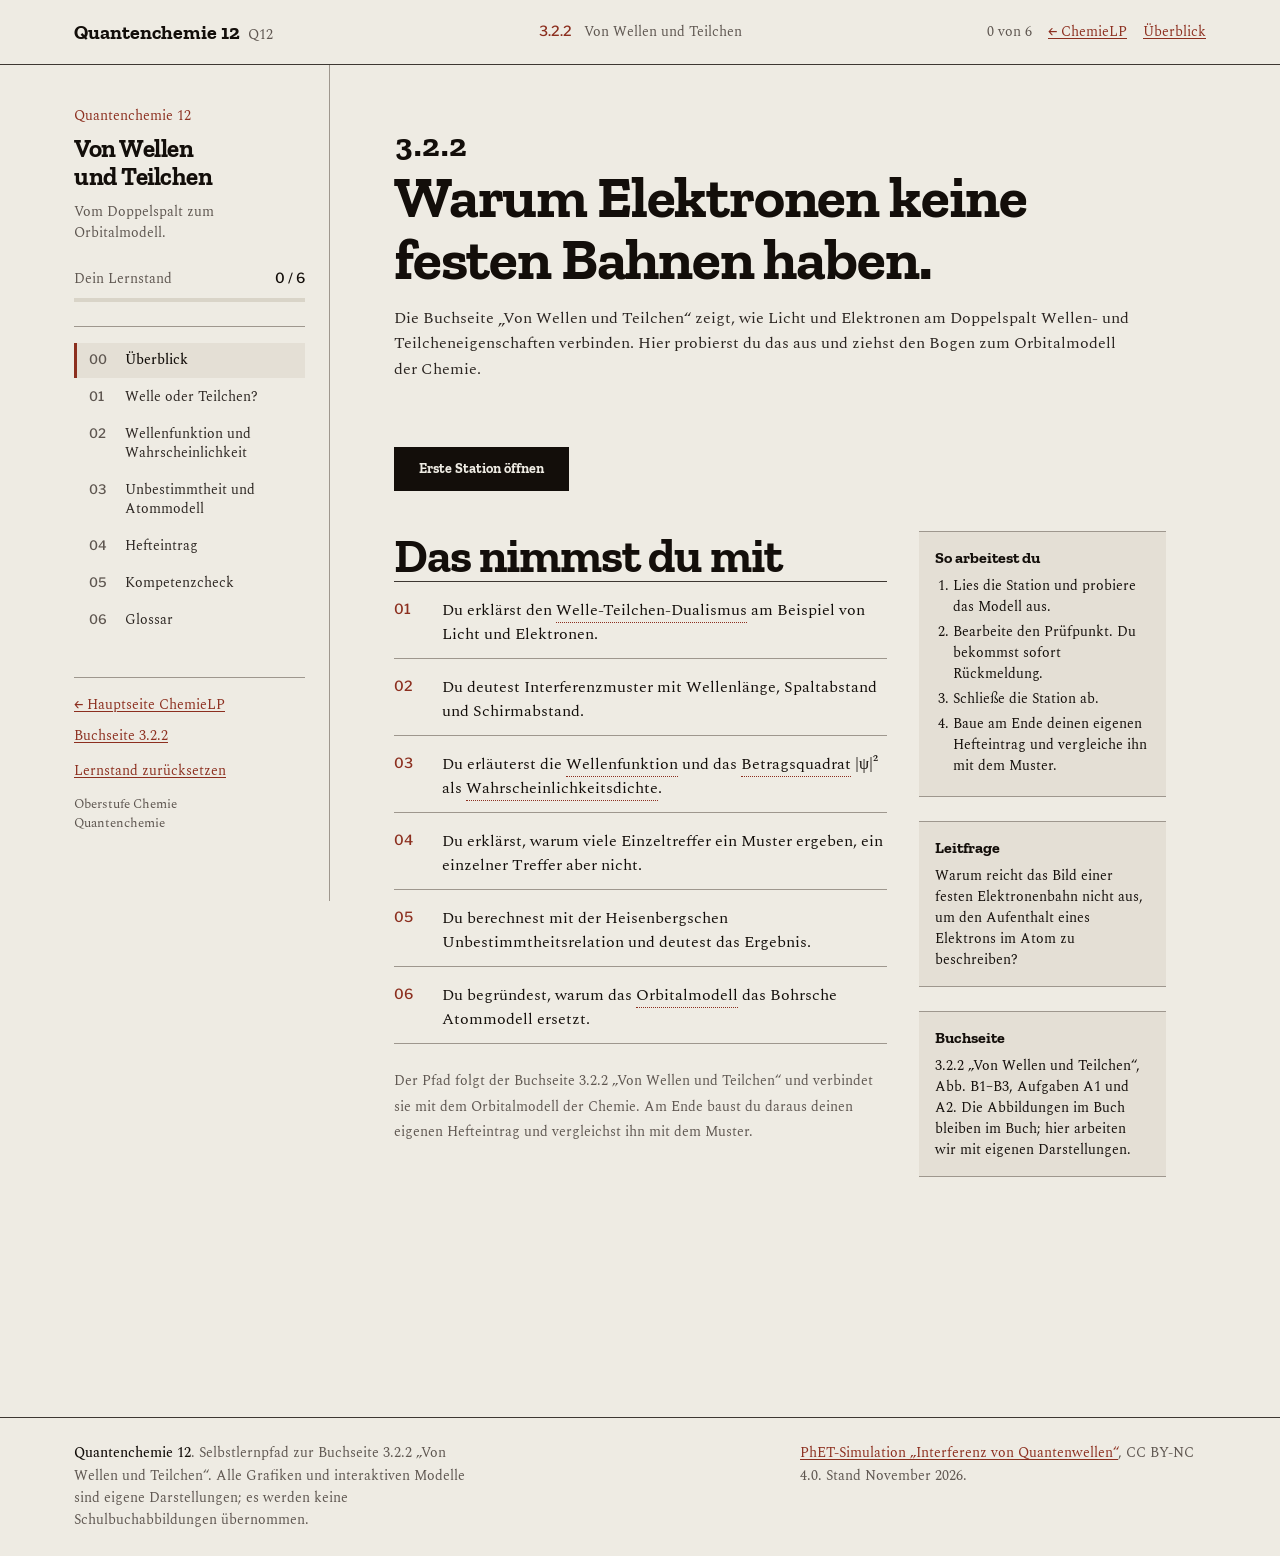
==== Quantenchemie12/index.html @ be28c511 "Integrate Quantenchemie12 into Chemie 12 on ChemieLP main page" ====
<!doctype html>
<html lang="de">
<head>
<meta charset="utf-8">
<meta name="viewport" content="width=device-width, initial-scale=1">
<link rel="icon" href="data:,">
<title>Von Wellen und Teilchen | Quantenchemie 12</title>
<meta name="description" content="Interaktiver Selbstlernpfad zu Welle-Teilchen-Dualismus, Wellenfunktion, Wahrscheinlichkeit und Unbestimmtheit für Chemie 12.">
<link rel="preconnect" href="https://fonts.googleapis.com">
<link rel="preconnect" href="https://fonts.gstatic.com" crossorigin>
<link href="https://fonts.googleapis.com/css2?family=Zilla+Slab:wght@700&family=Spectral:ital,wght@0,400;0,500;1,400&family=Libre+Franklin:wght@500&display=swap" rel="stylesheet">
<style>
/* Hallmark · shape: app screen · genre: editorial · theme: Newsprint · job: learn · scope: app
 * Eigenständige Ergänzung zu Chemie 10; nutzt dieselben Tokens und Bausteine. */
html, body { overflow-x: clip; }
#start-title { font-size: var(--text-display-s); max-width: 22ch; }
.bookref {
  border-left: 3px solid var(--color-accent);
  padding: var(--space-xs) 0 var(--space-xs) var(--space-md);
  margin-block: var(--space-md);
  font-size: var(--text-sm);
  line-height: 1.55;
  color: var(--color-ink-2);
}
.bookref b { color: var(--color-ink); }
.formula {
  font-family: var(--font-body);
  font-size: var(--text-lg);
  line-height: 1.5;
  border-block: var(--rule-hair) solid var(--color-rule);
  padding-block: var(--space-sm);
  margin-block: var(--space-md);
  font-variant-numeric: tabular-nums;
  text-align: center;
}
.tool canvas {
  width: 100%;
  height: auto;
  display: block;
  background: var(--color-paper);
}
.tool__stage--flush { padding: 0; }
.tool-tabs {
  display: flex;
  flex-wrap: wrap;
  gap: var(--space-xs);
  margin-bottom: var(--space-md);
}
.tool-tabs button {
  min-height: 38px;
  padding: 0 var(--space-sm);
  border: 1px solid var(--color-rule-2);
  background: var(--color-paper);
  color: var(--color-ink-2);
  font-family: var(--font-body);
  font-size: var(--text-sm);
  cursor: pointer;
}
.tool-tabs button[aria-pressed="true"] {
  background: var(--color-paper-3);
  color: var(--color-ink);
  box-shadow: inset 0 -2px 0 var(--color-ink);
  font-weight: 500;
}
.tool-tabs button:focus-visible { outline: 2px solid var(--color-focus); outline-offset: 2px; }
.tool-sliders {
  display: grid;
  grid-template-columns: repeat(auto-fit, minmax(160px, 1fr));
  gap: var(--space-md);
  width: 100%;
}
.tool-sliders .slider-row label { font-size: var(--text-xs); white-space: nowrap; }
.tool-sliders .slider-row output { font-size: var(--text-md); }
.tool-controls {
  display: grid;
  grid-template-columns: repeat(auto-fit, minmax(180px, 1fr));
  gap: var(--space-md);
  margin-bottom: var(--space-md);
}
.tool-controls .slider-row { margin-top: 0; }
.tool-actions {
  display: flex;
  flex-wrap: wrap;
  gap: var(--space-xs);
  margin-bottom: var(--space-md);
}
.tool-actions .btn { min-height: 38px; }
.tool-check {
  display: inline-flex;
  align-items: center;
  gap: var(--space-xs);
  font-size: var(--text-sm);
  color: var(--color-ink-2);
  min-height: 38px;
}
.tool-check input { accent-color: var(--color-accent); width: 18px; height: 18px; }
.tool-status {
  font-size: var(--text-sm);
  color: var(--color-muted);
  margin-top: var(--space-xs);
  min-height: 1.5lh;
}
.phet {
  border-block: var(--rule-hair) solid var(--color-rule-2);
  background: var(--color-paper-2);
  padding: var(--space-lg);
}
.phet__head { display: flex; flex-wrap: wrap; justify-content: space-between; gap: var(--space-sm); align-items: baseline; margin-bottom: var(--space-md); }
.phet__title { font-family: var(--font-display); font-weight: 700; font-size: var(--text-lg); }
.phet__hint { max-width: 52ch; font-size: var(--text-sm); color: var(--color-muted); }
.phet__stage {
  position: relative;
  border: var(--rule-hair) solid var(--color-rule);
  background: #111;
  min-height: 380px;
}
.phet__stage iframe { display: block; width: 100%; height: 560px; border: 0; }
.phet__facade {
  display: grid;
  place-items: center;
  gap: var(--space-sm);
  min-height: 380px;
  padding: var(--space-lg);
  text-align: center;
  color: var(--color-ink-2);
  background:
    radial-gradient(circle at 20% 20%, rgba(178, 58, 42, .10), transparent 40%),
    radial-gradient(circle at 80% 70%, rgba(47, 111, 159, .10), transparent 45%),
    var(--color-paper);
}
.phet__facade p { max-width: 52ch; font-size: var(--text-sm); }
.phet__actions { display: flex; flex-wrap: wrap; gap: var(--space-sm); justify-content: center; }
.phet__caption { margin-top: var(--space-sm); font-size: var(--text-sm); color: var(--color-muted); }
.orbital-legend { display: flex; flex-wrap: wrap; gap: var(--space-md); font-size: var(--text-xs); color: var(--color-muted); margin-top: var(--space-xs); }
.orbital-legend span { display: inline-flex; align-items: center; gap: var(--space-2xs); }
.orbital-legend i { width: 14px; height: 14px; display: inline-block; border: 1px solid var(--color-rule); }
.task {
  border: 1px solid var(--color-rule);
  background: var(--color-paper);
  padding: var(--space-md);
  margin-block: var(--space-md);
}
.task__label { font-family: var(--font-outlier); font-size: var(--text-xs); letter-spacing: .04em; text-transform: uppercase; color: var(--color-accent); }
.task p { margin-top: var(--space-2xs); font-size: var(--text-sm); }
.task ol { margin-top: var(--space-xs); padding-left: 1.25em; font-size: var(--text-sm); }
.task li + li { margin-top: var(--space-2xs); }

/* Hefteintrag */
.heft-progress { margin-block: var(--space-md) var(--space-sm); }
.heft-save { font-size: var(--text-xs); color: var(--color-muted); margin-bottom: var(--space-lg); }
.heft-steps { display: grid; gap: var(--space-xl); }
.heft-step { border-top: var(--rule-hair) solid var(--color-rule-2); padding-top: var(--space-lg); }
.heft-step__head { display: flex; align-items: baseline; gap: var(--space-sm); margin-bottom: var(--space-sm); }
.heft-step__num { font-family: var(--font-outlier); font-size: var(--text-sm); color: var(--color-accent); }
.heft-step h3 { font-family: var(--font-display); font-size: var(--text-xl); line-height: 1.2; }
.heft-step__check { margin-left: auto; color: var(--color-accent); font-size: var(--text-lg); opacity: 0; transition: opacity var(--dur-short) var(--ease-out); }
.heft-step.is-filled .heft-step__check { opacity: 1; }
.heft-task { margin-block: 0 var(--space-sm); }
.heft-terms-label { margin-top: var(--space-sm); font-size: var(--text-xs); color: var(--color-muted); }
.heft-terms { display: flex; flex-wrap: wrap; gap: var(--space-2xs); margin-top: var(--space-2xs); padding: 0; list-style: none; }
.heft-terms li { border: 1px solid var(--color-rule); background: var(--color-paper-2); padding: 2px 6px; font-size: var(--text-xs); color: var(--color-ink-2); }
.heft-input {
  width: 100%;
  min-height: 132px;
  padding: var(--space-sm);
  border: 1px solid var(--color-rule-2);
  border-radius: 0;
  background: var(--color-paper);
  color: var(--color-ink);
  font-family: var(--font-body);
  font-size: var(--text-md);
  line-height: 1.55;
  resize: vertical;
  outline: 2px solid transparent;
  outline-offset: -3px;
}
.heft-input:focus-visible { outline-color: var(--color-focus); }
.heft-tools { display: flex; flex-wrap: wrap; align-items: center; gap: var(--space-sm); margin-top: var(--space-xs); }
.heft-count { font-family: var(--font-outlier); font-size: var(--text-xs); color: var(--color-muted); }
.heft-tools .quiet-link { margin-left: auto; }
.heft-sample { border-left: 3px solid var(--color-accent); background: var(--color-accent-soft); padding: var(--space-md); margin-top: var(--space-sm); }
.heft-sample__label { font-family: var(--font-outlier); font-size: var(--text-xs); letter-spacing: .04em; text-transform: uppercase; color: var(--color-accent); margin-bottom: var(--space-2xs); }
.heft-sample p:last-child { font-size: var(--text-sm); line-height: 1.6; }
.heft-actions { display: flex; flex-wrap: wrap; align-items: center; gap: var(--space-sm); margin-block: var(--space-xl); }
.heft-model { border: var(--rule-hair) solid var(--color-rule-2); background: var(--color-paper); padding: var(--space-xl); margin-block: var(--space-lg); }
.heft-model__head { border-bottom: var(--rule-hair) solid var(--color-rule); padding-bottom: var(--space-sm); margin-bottom: var(--space-lg); }
.heft-model__kicker { font-family: var(--font-outlier); font-size: var(--text-xs); letter-spacing: .04em; text-transform: uppercase; color: var(--color-accent); }
.heft-model h3 { font-family: var(--font-display); font-size: var(--text-2xl); line-height: 1.15; margin-top: var(--space-2xs); }
.heft-model__meta { font-size: var(--text-sm); color: var(--color-muted); margin-top: var(--space-2xs); }
.heft-model__body h4 { font-family: var(--font-display); font-size: var(--text-lg); line-height: 1.25; margin-top: var(--space-lg); margin-bottom: var(--space-xs); max-width: var(--measure); }
.heft-model__body .formula { max-width: var(--measure); }
.heft-model__body p,
.heft-model__body li { font-size: var(--text-sm); line-height: 1.65; }
.heft-model__body ul { padding-left: 1.2em; }
.heft-model__body .formula { margin-block: var(--space-sm); font-size: var(--text-md); }
.heft-sketch { margin-block: var(--space-lg); }
.heft-sketch svg { display: block; width: 100%; height: auto; border: var(--rule-hair) solid var(--color-rule); background: var(--color-paper-2); }
.heft-sketch figcaption { margin-top: var(--space-2xs); font-size: var(--text-xs); line-height: 1.45; color: var(--color-muted); }
.heft-print { display: none; }

@media print {
  html, body { background: #fff !important; }
  body.is-printing-heft > :not(.heft-print) { display: none !important; }
  body.is-printing-heft .heft-print { display: block !important; }
  .heft-print { color: #000; background: #fff; font-family: var(--font-body); font-size: 11pt; line-height: 1.5; }
  .heft-print h1,
  .heft-print h2,
  .heft-print h3,
  .heft-print h4,
  .heft-print p:not([class]),
  .heft-print .heft-model__body p { max-width: none; }
  .heft-print__head { border-bottom: 1px solid #000; padding-bottom: 8px; margin-bottom: 16px; }
  .heft-print__kicker { font-family: var(--font-outlier); font-size: 9pt; letter-spacing: .05em; text-transform: uppercase; }
  .heft-print h1 { font-family: var(--font-display); font-size: 20pt; line-height: 1.15; margin: 4px 0; }
  .heft-print__meta { font-size: 10pt; }
  .heft-print__step { break-inside: avoid; margin-top: 14px; }
  .heft-print__step h2 { font-family: var(--font-display); font-size: 13pt; margin: 0 0 4px; }
  .heft-print__answer { white-space: pre-wrap; font-size: 11pt; }
  .heft-print__answer.is-empty { color: #666; font-style: italic; }
  .heft-print .heft-model__body h4 { font-size: 12pt; margin-top: 12px; }
  .heft-print .heft-model__body p,
  .heft-print .heft-model__body li { font-size: 11pt; }
  .heft-print .heft-model__body .formula { border: 0; text-align: left; font-size: 11pt; }
  .heft-print .heft-sketch svg { width: 100%; height: auto; background: #fff; }
  .heft-print .heft-sketch figcaption { font-size: 9pt; }
}

@media (max-width: 760px) {
  .phet__stage iframe { height: 420px; }
  .tool-controls { grid-template-columns: 1fr; }
  .tool-sliders { grid-template-columns: 1fr; }
}
@media (prefers-reduced-motion: reduce) {
  *, *::before, *::after { scroll-behavior: auto !important; }
}
</style>
<link rel="stylesheet" href="assets/tokens.css">
<link rel="stylesheet" href="assets/base.css">
<link rel="stylesheet" href="assets/app.css">
</head>
<body data-page="q12">
<a class="skip" href="#main">Zum Inhalt springen</a>
<header class="masthead">
  <div class="masthead__inner">
    <a class="brand" href="#start" aria-label="Zum Überblick"><span>Quantenchemie 12</span><span class="brand__tag">Q12</span></a>
    <p class="issue"><span class="issue__num">3.2.2</span> Von Wellen und Teilchen</p>
    <div class="masthead__actions">
      <span class="progress-inline" data-progress-inline aria-live="polite">0 von 6</span>
      <a class="quiet-link" href="../index.html">← ChemieLP</a>
      <a class="quiet-link" href="#start">Überblick</a>
      <button class="menu-btn btn btn--quiet btn--small" type="button" data-menu aria-expanded="false" aria-controls="sidebar">Stationen</button>
    </div>
  </div>
</header>
<div class="app">
  <aside class="sidebar" id="sidebar" aria-label="Stationen">
    <div class="sidebar__head">
      <p class="sidebar__kicker">Quantenchemie 12</p>
      <h2 class="sidebar__title">Von Wellen und Teilchen</h2>
      <p class="sidebar__deck">Vom Doppelspalt zum Orbitalmodell.</p>
      <div class="progress">
        <div class="progress__line"><span>Dein Lernstand</span><strong data-progress-text>0 / 6</strong></div>
        <div class="progress__track"><i data-progress-bar style="--p:0"></i></div>
      </div>
    </div>
    <nav class="station-nav">
      <a href="#start" data-station-link="start"><span class="station-nav__num">00</span><span>Überblick</span><span class="station-nav__check" aria-hidden="true">✓</span></a>
      <a href="#welle" data-station-link="welle"><span class="station-nav__num">01</span><span>Welle oder Teilchen?</span><span class="station-nav__check" aria-hidden="true">✓</span></a>
      <a href="#wahrscheinlichkeit" data-station-link="wahrscheinlichkeit"><span class="station-nav__num">02</span><span>Wellenfunktion und Wahrscheinlichkeit</span><span class="station-nav__check" aria-hidden="true">✓</span></a>
      <a href="#unbestimmtheit" data-station-link="unbestimmtheit"><span class="station-nav__num">03</span><span>Unbestimmtheit und Atommodell</span><span class="station-nav__check" aria-hidden="true">✓</span></a>
      <a href="#hefteintrag" data-station-link="hefteintrag"><span class="station-nav__num">04</span><span>Hefteintrag</span><span class="station-nav__check" aria-hidden="true">✓</span></a>
      <a href="#check" data-station-link="check"><span class="station-nav__num">05</span><span>Kompetenzcheck</span><span class="station-nav__check" aria-hidden="true">✓</span></a>
      <a href="#glossar" data-station-link="glossar"><span class="station-nav__num">06</span><span>Glossar</span><span class="station-nav__check" aria-hidden="true">✓</span></a>
    </nav>
    <div class="sidebar__foot">
      <a href="../index.html">← Hauptseite ChemieLP</a>
      <a href="#start">Buchseite 3.2.2</a>
      <button class="quiet-link" type="button" data-reset-open>Lernstand zurücksetzen</button>
      <p>Oberstufe Chemie<br>Quantenchemie</p>
    </div>
  </aside>

  <main class="main" id="main">
    <section class="station is-active" id="start" data-station="start" data-title="Überblick" aria-labelledby="start-title">
      <header class="station__head">
        <h1 id="start-title"><span class="station__num">3.2.2</span> Warum Elektronen keine festen Bahnen haben.</h1>
        <p class="lead">Die Buchseite „Von Wellen und Teilchen“ zeigt, wie Licht und Elektronen am Doppelspalt Wellen- und Teilcheneigenschaften verbinden. Hier probierst du das aus und ziehst den Bogen zum Orbitalmodell der Chemie.</p>
      </header>
      <a class="btn start-cta" href="#welle" data-go="welle" data-start-cta aria-label="Erste Station öffnen: Welle oder Teilchen?">Erste Station öffnen</a>
      <div class="protocol">
        <div class="protocol__main">
          <h2>Das nimmst du mit</h2>
          <ol class="competencies">
            <li><span class="cnum">01</span><span>Du erklärst den Welle-Teilchen-Dualismus am Beispiel von Licht und Elektronen.</span></li>
            <li><span class="cnum">02</span><span>Du deutest Interferenzmuster mit Wellenlänge, Spaltabstand und Schirmabstand.</span></li>
            <li><span class="cnum">03</span><span>Du erläuterst die Wellenfunktion und das Betragsquadrat |ψ|² als Wahrscheinlichkeitsdichte.</span></li>
            <li><span class="cnum">04</span><span>Du erklärst, warum viele Einzeltreffer ein Muster ergeben, ein einzelner Treffer aber nicht.</span></li>
            <li><span class="cnum">05</span><span>Du berechnest mit der Heisenbergschen Unbestimmtheitsrelation und deutest das Ergebnis.</span></li>
            <li><span class="cnum">06</span><span>Du begründest, warum das Orbitalmodell das Bohrsche Atommodell ersetzt.</span></li>
          </ol>
          <p><small>Der Pfad folgt der Buchseite 3.2.2 „Von Wellen und Teilchen“ und verbindet sie mit dem Orbitalmodell der Chemie. Am Ende baust du daraus deinen eigenen Hefteintrag und vergleichst ihn mit dem Muster.</small></p>
        </div>
        <aside class="protocol__margin">
          <div class="note">
            <p class="note__title">So arbeitest du</p>
            <ol>
              <li>Lies die Station und probiere das Modell aus.</li>
              <li>Bearbeite den Prüfpunkt. Du bekommst sofort Rückmeldung.</li>
              <li>Schließe die Station ab.</li>
              <li>Baue am Ende deinen eigenen Hefteintrag und vergleiche ihn mit dem Muster.</li>
            </ol>
          </div>
          <div class="note">
            <p class="note__title">Leitfrage</p>
            <p>Warum reicht das Bild einer festen Elektronenbahn nicht aus, um den Aufenthalt eines Elektrons im Atom zu beschreiben?</p>
          </div>
          <div class="note">
            <p class="note__title">Buchseite</p>
            <p>3.2.2 „Von Wellen und Teilchen“, Abb. B1–B3, Aufgaben A1 und A2. Die Abbildungen im Buch bleiben im Buch; hier arbeiten wir mit eigenen Darstellungen.</p>
          </div>
        </aside>
      </div>
    </section>

    <section class="station" id="welle" data-station="welle" data-title="Welle oder Teilchen?" aria-labelledby="welle-title">
      <header class="station__head">
        <h2 id="welle-title"><span class="station__num">01</span> Warum zeigt ein Elektron am Doppelspalt ein Muster?</h2>
        <p class="lead">Licht und Elektronen treffen auf zwei Spalte. Was auf dem Schirm entsteht, verrät, ob sie sich wie Wellen oder wie Teilchen verhalten – oder wie beides.</p>
      </header>
      <div class="protocol">
        <div class="protocol__main">
          <p>Im Jahr 1802 ließ Thomas Young Licht durch zwei enge Spalte fallen. Auf dem Schirm dahinter entstanden nicht zwei helle Streifen, sondern viele helle und dunkle Streifen. Dieses Muster lässt sich nur erklären, wenn sich die Lichtwellen hinter den Spalten überlagern: Wo Wellenberg auf Wellenberg trifft, wird es hell; wo Wellenberg auf Wellental trifft, bleibt es dunkel. Man nennt das <strong>Interferenz</strong>.</p>
          <p>Schon der Photoeffekt hatte gezeigt, dass Licht Energie in einzelnen Paketen abgibt: Die Energie eines Photons hängt von der Frequenz ab, nicht von der Intensität. Licht ist also nicht nur eine Welle; es wird als Photon absorbiert oder nachgewiesen. Am Doppelspalt zeigt sich die Wellenseite, am Detektor die Teilchenseite.</p>
          <p>1961 wiederholte Claus Jönsson den Versuch mit Elektronen. Einzelne Elektronen trafen nacheinander auf den Doppelspalt. Jedes Elektron wurde auf dem Schirm als einzelner Punkt nachgewiesen. Mit der Zeit entstand trotzdem das gleiche Streifenmuster wie beim Licht. Das ist der Kern des <strong>Welle-Teilchen-Dualismus</strong>: Der Quantenzustand breitet sich wie eine Welle aus, die Messung zeigt aber einen einzelnen Treffer.</p>
          <div class="bookref"><b>Buchseite 3.2.2:</b> „Von der Welle zum Teilchen“ und „Der Welle-Teilchen-Dualismus“; Abb. B1 und B3. Die Elektronen treffen einzeln auf, bilden aber gemeinsam ein Interferenzmuster.</div>
          <p>Warum sieht man dieses Muster nicht bei einem Fußball? Die de-Broglie-Wellenlänge eines Körpers ist λ = h/(m·v). Für einen Fußball mit m = 0,43 kg und v = 20 m/s ergibt sich λ ≈ 7,7·10⁻³⁵ m. Das ist so viel kleiner als jede Toröffnung, dass keine messbare Interferenz entsteht – die Grundidee von Aufgabe A1 der Buchseite. Bei Elektronen ist die Masse rund 10³⁰-mal kleiner; deshalb wird ihre Wellenlänge messbar.</p>
          <div class="formula">λ = h / (m · v)</div>
          <figure class="tool" id="tool-doppelspalt" data-tool="doppelspalt">
            <div class="tool__head">
              <p class="tool__title">Doppelspalt-Labor</p>
              <p class="tool__hint">Ändere Wellenlänge, Spaltabstand und Schirmabstand. Beobachte das Wellenbild und sammle einzelne Treffer.</p>
            </div>
            <div class="tool__controls" data-tool-controls></div>
            <div class="tool__stage tool__stage--flush" data-tool-stage>
              <canvas width="720" height="360" aria-label="Doppelspalt mit Wellenfronten und Treffern auf dem Schirm"></canvas>
              <p class="tool__fallback">Das interaktive Doppelspalt-Labor lädt mit JavaScript. Die Erklärung im Text bleibt lesbar.</p>
            </div>
            <div class="tool__readout" data-tool-readout></div>
            <figcaption class="tool__caption">Eigenes Modell nach dem Doppelspaltprinzip. Die Wellenfronten sind schematisch; die Treffer werden aus der berechneten Intensitätsverteilung gezogen.</figcaption>
          </figure>
          <div class="phet" data-phet="experiment">
            <div class="phet__head">
              <p class="phet__title">PhET-Labor: Experiment</p>
              <p class="phet__hint">Öffne die Simulation erst bei Bedarf. Sie wird direkt von PhET geladen; dabei werden keine Daten an die Lernseite übertragen.</p>
            </div>
            <div class="phet__stage" data-phet-stage>
              <div class="phet__facade">
                <p><strong>Interferenz von Quantenwellen</strong><br>Experiment: Quelle, Doppelspalt und Detektorschirm in der Draufsicht.</p>
                <p>Stelle Photonen ein, vergleiche „Intensität“ und „Treffer“ und wechsle dann zu Elektronen.</p>
                <div class="phet__actions">
                  <button class="btn" type="button" data-phet-load>Simulation laden</button>
                  <a class="quiet-link" href="https://phet.colorado.edu/sims/html/quantum-wave-interference/latest/quantum-wave-interference_all.html?locale=de" target="_blank" rel="noopener">In neuem Tab öffnen</a>
                </div>
              </div>
            </div>
            <p class="phet__caption">Simulation by PhET Interactive Simulations, University of Colorado Boulder, licensed under CC BY-NC 4.0. Unverändert eingebettet; keine kommerzielle Nutzung.</p>
          </div>
          <div class="task">
            <p class="task__label">Simulationsauftrag</p>
            <p>Arbeite mit dem PhET-Labor „Experiment“:</p>
            <ol>
              <li>Wähle <strong>Photonen</strong>, beide Spalte offen und den Modus <strong>Intensität</strong>. Beschreibe das Muster.</li>
              <li>Wechsle zu <strong>Treffer</strong>. Beobachte, wie aus einzelnen Punkten langsam ein Muster wird.</li>
              <li>Ändere die Wellenlänge von 650 nm auf 400 nm. Vergleiche den Streifenabstand.</li>
              <li>Wechsle die Quelle zu <strong>Elektronen</strong>. Warum ist das Muster trotz einzelner Treffer ein Beleg für die Wellennatur?</li>
            </ol>
          </div>
          <section class="checkpoint" aria-labelledby="welle-check">
            <h3 id="welle-check">Prüfpunkt</h3>
            <div class="quiz" data-quiz="welle"><noscript><p class="tool__fallback">Die Prüfpunkt-Aufgaben brauchen JavaScript.</p></noscript></div>
          </section>
          <script type="application/json" data-quiz-data="welle">
          {
            "questions": [
              {
                "id": "q1",
                "type": "mc",
                "level": "II",
                "competency": "K1",
                "prompt": "Welche Beobachtung ist ein Beleg für die Wellennatur des Elektrons?",
                "options": [
                  "Einzelne Elektronen erzeugen nacheinander ein Interferenzmuster.",
                  "Elektronen besitzen eine Masse.",
                  "Elektronen werden in einem Magnetfeld abgelenkt.",
                  "Elektronen tragen eine negative Ladung."
                ],
                "correct": 0,
                "explain": "Das Interferenzmuster entsteht durch die Überlagerung der Wellenanteile beider Spalte. Einzelne Treffer zeigen zugleich die Teilchennatur."
              },
              {
                "id": "q2",
                "type": "input",
                "level": "II",
                "competency": "K2",
                "prompt": "Berechne die de-Broglie-Wellenlänge eines Elektrons mit v = 6·10⁵ m/s. Gib das Ergebnis in Nanometern an.",
                "accept": ["1,21", "1.21", "1,2", "1.2", "1,21 nm", "1.21 nm", "1,2 nm", "1.2 nm"],
                "model": "1,21 nm",
                "placeholder": "z. B. 1,21",
                "explain": "λ = h/(m·v) = 6,626·10⁻³⁴ / (9,109·10⁻³¹ · 6·10⁵) ≈ 1,21·10⁻⁹ m = 1,21 nm."
              }
            ]
          }
          </script>
          <div class="station__footer">
            <span class="status" data-station-status></span>
            <div class="station__footer-actions">
              <button class="btn js-only" type="button" data-complete="welle">Station abschließen</button>
              <a class="quiet-link" href="#wahrscheinlichkeit" data-go="wahrscheinlichkeit" aria-label="Weiter zur Station Wellenfunktion und Wahrscheinlichkeit">Weiter</a>
            </div>
          </div>
        </div>
        <aside class="protocol__margin">
          <div class="note">
            <p class="note__title">Merke</p>
            <p>Welle und Teilchen sind keine zwei Sorten von Materie, sondern zwei Beschreibungen desselben Quantenzustands. Welche Seite sichtbar wird, hängt vom Experiment ab.</p>
          </div>
          <div class="note">
            <p class="note__title">Fachsprache</p>
            <dl>
              <dt>Interferenz</dt><dd>Überlagerung von Wellen; gleiche Phase verstärkt, entgegengesetzte Phase schwächt.</dd>
              <dt>kohärent</dt><dd>Feste Phasenbeziehung zwischen den Wellenanteilen.</dd>
              <dt>Welle-Teilchen-Dualismus</dt><dd>Quantenobjekte zeigen je nach Experiment Wellen- oder Teilcheneigenschaften.</dd>
              <dt>de-Broglie-Wellenlänge</dt><dd>λ = h/(m·v); jedem Teilchen mit Impuls ist eine Wellenlänge zugeordnet.</dd>
            </dl>
          </div>
          <div class="note">
            <p class="note__title">Typischer Fehler</p>
            <p>„Ein Elektron ist entweder Welle oder Teilchen.“ Beide Beschreibungen gehören zusammen; sie schließen sich nicht aus, sondern ergänzen sich je nach Messung.</p>
          </div>
        </aside>
      </div>
    </section>

    <section class="station" id="wahrscheinlichkeit" data-station="wahrscheinlichkeit" data-title="Wellenfunktion und Wahrscheinlichkeit" aria-labelledby="wahrscheinlichkeit-title">
      <header class="station__head">
        <h2 id="wahrscheinlichkeit-title"><span class="station__num">02</span> Warum trifft ein einzelnes Elektron nur einen Punkt?</h2>
        <p class="lead">Die Wellenfunktion breitet sich über den Schirm aus. Gemessen wird aber immer nur ein Treffer. Das Betragsquadrat |ψ|² macht daraus eine Wahrscheinlichkeit.</p>
      </header>
      <div class="protocol">
        <div class="protocol__main">
          <p>Die <strong>Wellenfunktion</strong> ψ beschreibt den Zustand eines Quantenobjekts. Sie ist selbst nicht direkt messbar. Was man messen kann, ist die Wahrscheinlichkeit, das Teilchen an einem bestimmten Ort zu finden. Nach der <strong>Born-Regel</strong> ist diese Wahrscheinlichkeitsdichte proportional zum Betragsquadrat |ψ|².</p>
          <p>Beim Doppelspalt bedeutet das: Die Wellenfunktion hinter den Spalten verteilt sich über den ganzen Schirm. |ψ|² hat Maxima dort, wo später viele Treffer zu erwarten sind, und Minima dort, wo keine Treffer auftreten. Ein einzelnes Elektron landet an genau einem Ort; welcher das ist, lässt sich nur probabilistisch vorhersagen. Viele Elektronen bauen das Muster auf.</p>
          <div class="bookref"><b>Buchseite 3.2.2:</b> „Wellenfunktion und Betragsquadrat“; Abb. B3. Born deutet |ψ|² als Wahrscheinlichkeitsdichte – nicht als materielle Auslenkung.</div>
          <p>Wichtig: Die Wellenfunktion ist keine klassische Materiewelle wie eine Wasserwelle. Sie beschreibt keine Auslenkung von Materie, sondern eine Wahrscheinlichkeitsamplitude. Man darf sie nicht als „verschmierte Materie“ lesen. Der Doppelspalt zeigt, dass der Quantenzustand über beide Wege kohärent ist; der Treffer zeigt, dass die Messung einen Ort auswählt.</p>
          <div class="formula">P(Area) = ∫<sub>Area</sub> |ψ|² dV</div>
          <figure class="tool" id="tool-einzelteilchen" data-tool="einzelteilchen">
            <div class="tool__head">
              <p class="tool__title">Einzelteilchen-Sammelbild</p>
              <p class="tool__hint">Sende ein Teilchen nach dem anderen. Beobachte, wie aus einzelnen Treffern langsam das Wahrscheinlichkeitsmuster wird.</p>
            </div>
            <div class="tool__controls" data-tool-controls></div>
            <div class="tool__stage tool__stage--flush" data-tool-stage>
              <canvas width="720" height="360" aria-label="Einzelne Treffer bauen ein Interferenzmuster auf"></canvas>
              <p class="tool__fallback">Das interaktive Einzelteilchen-Modell lädt mit JavaScript. Die Erklärung im Text bleibt lesbar.</p>
            </div>
            <div class="tool__readout" data-tool-readout></div>
            <p class="tool-status" data-tool-status aria-live="polite"></p>
            <figcaption class="tool__caption">Eigenes Modell: Die gestrichelte Kurve zeigt |ψ|², die Balken zeigen die tatsächlich gesammelten Treffer. Die Verteilung ist schematisch.</figcaption>
          </figure>
          <div class="phet" data-phet="single">
            <div class="phet__head">
              <p class="phet__title">PhET-Labor: Einzelpartikel</p>
              <p class="phet__hint">Hier siehst du ein Wellenpaket pro Teilchen und einen Treffer pro Messung.</p>
            </div>
            <div class="phet__stage" data-phet-stage>
              <div class="phet__facade">
                <p><strong>Interferenz von Quantenwellen</strong><br>Einzelpartikel: ein Wellenpaket, ein Treffer, viele Wiederholungen.</p>
                <p>Starte mit Photonen oder Elektronen und schalte den Automatikmodus ein.</p>
                <div class="phet__actions">
                  <button class="btn" type="button" data-phet-load>Simulation laden</button>
                  <a class="quiet-link" href="https://phet.colorado.edu/sims/html/quantum-wave-interference/latest/quantum-wave-interference_all.html?locale=de" target="_blank" rel="noopener">In neuem Tab öffnen</a>
                </div>
              </div>
            </div>
            <p class="phet__caption">Simulation by PhET Interactive Simulations, University of Colorado Boulder, licensed under CC BY-NC 4.0. Unverändert eingebettet; keine kommerzielle Nutzung.</p>
          </div>
          <div class="task">
            <p class="task__label">Simulationsauftrag</p>
            <p>Arbeite mit dem PhET-Labor „Einzelpartikel“:</p>
            <ol>
              <li>Wähle eine Quelle und starte den <strong>Automatikmodus</strong>. Beschreibe den Unterschied zwischen wenigen und vielen Treffern.</li>
              <li>Schalte die <strong>Detektoren an beiden Spalten</strong> ein. Was passiert mit dem Interferenzmuster?</li>
              <li>Erkläre den Unterschied mit dem Begriff „Welcher-Weg-Information“.</li>
            </ol>
          </div>
          <section class="checkpoint" aria-labelledby="wahrscheinlichkeit-check">
            <h3 id="wahrscheinlichkeit-check">Prüfpunkt</h3>
            <div class="quiz" data-quiz="wahrscheinlichkeit"><noscript><p class="tool__fallback">Die Prüfpunkt-Aufgaben brauchen JavaScript.</p></noscript></div>
          </section>
          <script type="application/json" data-quiz-data="wahrscheinlichkeit">
          {
            "questions": [
              {
                "id": "q1",
                "type": "mc",
                "level": "I",
                "competency": "K3",
                "prompt": "Was beschreibt das Betragsquadrat |ψ|²?",
                "options": [
                  "Die Wahrscheinlichkeitsdichte, ein Teilchen an einem Ort zu finden.",
                  "Die Masse des Teilchens.",
                  "Die Geschwindigkeit des Teilchens.",
                  "Die Anzahl der Elektronen im Atom."
                ],
                "correct": 0,
                "explain": "|ψ|² ist die Wahrscheinlichkeitsdichte. Die Wahrscheinlichkeit für ein Volumen ist das Integral von |ψ|² über dieses Volumen."
              },
              {
                "id": "q2",
                "type": "tf",
                "level": "II",
                "competency": "K4",
                "prompt": "Ein einzelnes Elektron erzeugt auf dem Schirm bereits das vollständige Interferenzmuster.",
                "correct": false,
                "explain": "Ein einzelnes Elektron erzeugt genau einen Treffer. Das Muster entsteht erst statistisch aus vielen Treffern – jede Messung liefert nur einen Ort."
              }
            ]
          }
          </script>
          <div class="station__footer">
            <span class="status" data-station-status></span>
            <div class="station__footer-actions">
              <button class="btn js-only" type="button" data-complete="wahrscheinlichkeit">Station abschließen</button>
              <a class="quiet-link" href="#unbestimmtheit" data-go="unbestimmtheit" aria-label="Weiter zur Station Unbestimmtheit und Atommodell">Weiter</a>
            </div>
          </div>
        </div>
        <aside class="protocol__margin">
          <div class="note">
            <p class="note__title">Merke</p>
            <p>Die Wellenfunktion beschreibt Möglichkeiten, die Messung erzeugt Wirklichkeit. |ψ|² sagt, wo ein Treffer wahrscheinlich ist – nicht, wo er sicher sein wird.</p>
          </div>
          <div class="note">
            <p class="note__title">Schreibweise</p>
            <p>Die Buchseite verwendet Ψ (Psi); hier steht ψ für dieselbe Wellenfunktion. Entscheidend ist das Betragsquadrat |ψ|².</p>
          </div>
          <div class="note">
            <p class="note__title">Fachsprache</p>
            <dl>
              <dt>Wellenfunktion ψ</dt><dd>Beschreibt den Quantenzustand; selbst nicht direkt messbar.</dd>
              <dt>Betragsquadrat |ψ|²</dt><dd>Wahrscheinlichkeitsdichte für den Aufenthaltsort.</dd>
              <dt>Born-Regel</dt><dd>Die Wahrscheinlichkeit ist das Integral von |ψ|² über den betrachteten Bereich.</dd>
              <dt>Messung</dt><dd>Sie wählt einen Ort aus und liefert einen einzelnen Treffer.</dd>
            </dl>
          </div>
          <div class="note">
            <p class="note__title">Typischer Fehler</p>
            <p>Die Wellenfunktion ist keine „verschmierte Materie“. Sie ist eine Wahrscheinlichkeitsamplitude; erst |ψ|² macht daraus eine messbare Wahrscheinlichkeitsdichte.</p>
          </div>
        </aside>
      </div>
    </section>

    <section class="station" id="unbestimmtheit" data-station="unbestimmtheit" data-title="Unbestimmtheit und Atommodell" aria-labelledby="unbestimmtheit-title">
      <header class="station__head">
        <h2 id="unbestimmtheit-title"><span class="station__num">03</span> Warum gibt es keine festen Elektronenbahnen?</h2>
        <p class="lead">Ort und Impuls lassen sich nicht gleichzeitig beliebig genau bestimmen. Genau das macht die festen Kreisbahnen des Bohr-Modells unmöglich – und führt zu Orbitalen als Wahrscheinlichkeitsräumen.</p>
      </header>
      <div class="protocol">
        <div class="protocol__main">
          <p>Die Heisenbergsche Unbestimmtheitsrelation lautet Δx · Δp ≥ h/(4π). Sie sagt nicht, dass ein Messgerät ungenau ist, sondern dass Ort und Impuls eines Quantenobjekts nicht gleichzeitig beliebig genau bestimmt werden können. Je genauer der Ort festgelegt ist, desto unbestimmter ist der Impuls – und umgekehrt.</p>
          <div class="formula">Δx · Δp ≥ h / (4π)</div>
          <p>Für ein Elektron im Atom hat das eine große Konsequenz: Das Bohrsche Modell setzt eine Bahn mit definiertem Radius und definiertem Impuls voraus. Die Unbestimmtheit verbietet genau diese gleichzeitige Festlegung. Stattdessen beschreibt man den Aufenthaltsort durch eine Wahrscheinlichkeitsverteilung – das <strong>Orbital</strong>. Ein Orbital ist kein Weg, sondern ein Raum, in dem sich das Elektron mit hoher Wahrscheinlichkeit aufhält.</p>
          <div class="bookref"><b>Buchseite 3.2.2:</b> „Die Unbestimmtheitsrelation nach Heisenberg“ und Aufgabe A2. Die Buchseite fragt ausdrücklich nach den Folgen für das moderne Atommodell.</div>
          <p>Die Buchseite zeigt das am Doppelspalt: Ist der Impuls des Elektrons vor dem Spalt bekannt, so ist sein Ort am Spalt nur auf die Spaltbreite Δx festgelegt. Daraus folgt eine Impulsunschärfe Δp. Umgekehrt: Wenn man den Ort am Spalt sehr genau misst, wird der Impuls unbestimmt, und das Interferenzmuster verschwindet. Das ist die physikalische Wurzel der Komplementarität.</p>
          <p>Für die Chemie folgt daraus: Die Bohrschen Kreisbahnen sind ein überholtes Bild. Orbitalmodelle, Elektronenkonfigurationen und die Formen von s-, p- und d-Orbitalen beschreiben Wahrscheinlichkeitsräume. Die Quantenzahlen legen diese Räume fest. Die Unbestimmtheit ist also kein Nebenaspekt, sondern der Grund, warum die Chemie mit Orbitalen arbeitet.</p>
          <figure class="tool" id="tool-unbestimmtheit" data-tool="unbestimmtheit">
            <div class="tool__head">
              <p class="tool__title">Unbestimmtheit und Orbital</p>
              <p class="tool__hint">Berechne die minimale Impuls- und Geschwindigkeitsunbestimmtheit. Wechsle dann zum Orbital-Schnitt.</p>
            </div>
            <div class="tool-tabs" role="group" aria-label="Ansicht wählen">
              <button type="button" data-tab="rechner" aria-pressed="true">Unbestimmtheits-Rechner</button>
              <button type="button" data-tab="orbital" aria-pressed="false">Orbital-Schnitt</button>
            </div>
            <div class="tool__controls" data-tool-controls></div>
            <div class="tool__stage tool__stage--flush" data-tool-stage>
              <canvas width="720" height="360" aria-label="Diagramm zur Unbestimmtheit und Orbital-Schnitt"></canvas>
              <p class="tool__fallback">Das interaktive Modell lädt mit JavaScript. Die Erklärung im Text bleibt lesbar.</p>
            </div>
            <div class="tool__readout" data-tool-readout></div>
            <p class="tool-status" data-tool-status aria-live="polite"></p>
            <figcaption class="tool__caption">Eigenes Modell. Der Orbital-Schnitt ist eine schematische Darstellung von |ψ|², keine maßstabsgetreue Lösung der Schrödinger-Gleichung.</figcaption>
          </figure>
          <div class="task">
            <p class="task__label">Denk- und Rechenauftrag</p>
            <p>Ein Elektron wird auf einen Bereich von Δx = 100 pm eingegrenzt.</p>
            <ol>
              <li>Berechne mit Δp ≥ h/(4πΔx) die minimale Impulsunbestimmtheit.</li>
              <li>Berechne daraus Δv = Δp/m<sub>e</sub>. Vergleiche mit der Geschwindigkeit eines Elektrons im Atom (ca. 10⁶ m/s).</li>
              <li>Wiederhole die Rechnung für Δx = 1 fm (Atomkern). Erkläre, warum ein Elektron nicht dauerhaft im Kern gebunden sein kann.</li>
            </ol>
          </div>
          <section class="checkpoint" aria-labelledby="unbestimmtheit-check">
            <h3 id="unbestimmtheit-check">Prüfpunkt</h3>
            <div class="quiz" data-quiz="unbestimmtheit"><noscript><p class="tool__fallback">Die Prüfpunkt-Aufgaben brauchen JavaScript.</p></noscript></div>
          </section>
          <script type="application/json" data-quiz-data="unbestimmtheit">
          {
            "questions": [
              {
                "id": "q1",
                "type": "mc",
                "level": "I",
                "competency": "K5",
                "prompt": "Was besagt die Heisenbergsche Unbestimmtheitsrelation?",
                "options": [
                  "Ort und Impuls eines Quantenobjekts können nicht gleichzeitig beliebig genau bestimmt werden.",
                  "Ein Quantenobjekt hat immer eine feste Bahn.",
                  "Die Masse eines Elektrons ist unbestimmt.",
                  "Elektronen können nur in Kreisbahnen existieren."
                ],
                "correct": 0,
                "explain": "Δx · Δp ≥ h/(4π). Je genauer der Ort, desto unbestimmter der Impuls. Das ist keine Geräteungenauigkeit, sondern eine Eigenschaft des Quantenzustands."
              },
              {
                "id": "q2",
                "type": "input",
                "level": "III",
                "competency": "K6",
                "prompt": "Ein Elektron ist auf Δx = 100 pm lokalisiert. Wie groß ist mindestens seine Geschwindigkeitsunbestimmtheit? (mₑ = 9,11·10⁻³¹ kg)",
                "accept": ["5,8e5", "5.8e5", "5,8*10^5", "5.8*10^5", "580000", "5,79e5", "5.79e5", "5,8·10^5", "5,8·10⁵"],
                "model": "5,8·10⁵ m/s",
                "placeholder": "z. B. 5,8e5",
                "explain": "Δp ≥ h/(4πΔx) = 6,626·10⁻³⁴ / (4π · 1,0·10⁻¹⁰) ≈ 5,27·10⁻²⁵ kg·m/s. Δv = Δp/mₑ ≈ 5,8·10⁵ m/s."
              }
            ]
          }
          </script>
          <div class="station__footer">
            <span class="status" data-station-status></span>
            <div class="station__footer-actions">
              <button class="btn js-only" type="button" data-complete="unbestimmtheit">Station abschließen</button>
              <a class="quiet-link" href="#hefteintrag" data-go="hefteintrag" aria-label="Weiter zum Hefteintrag">Weiter</a>
            </div>
          </div>
        </div>
        <aside class="protocol__margin">
          <div class="note">
            <p class="note__title">Merke</p>
            <p>Die Unbestimmtheit ist keine Unwissenheit, sondern eine strukturelle Grenze. Sie macht feste Bahnen unmöglich und führt zu Orbitalen als Wahrscheinlichkeitsräumen.</p>
          </div>
          <div class="note">
            <p class="note__title">Fachsprache</p>
            <dl>
              <dt>Unbestimmtheit</dt><dd>Grenze der gleichzeitigen Bestimmbarkeit von Ort und Impuls.</dd>
              <dt>Orbital</dt><dd>Aufenthaltsraum eines Elektrons; beschreibt eine Wahrscheinlichkeitsverteilung.</dd>
              <dt>Knoten</dt><dd>Fläche, auf der die Wellenfunktion null ist; dort ist die Aufenthaltswahrscheinlichkeit null.</dd>
              <dt>Bohrsches Atommodell</dt><dd>Modell mit festen Kreisbahnen; erklärt Spektren teilweise, widerspricht aber der Unbestimmtheit.</dd>
            </dl>
          </div>
          <div class="note">
            <p class="note__title">Typischer Fehler</p>
            <p>„Das Elektron ist irgendwo, wir wissen es nur nicht genau.“ Die Unbestimmtheit ist keine fehlende Information über einen versteckten Ort; der Quantenzustand selbst legt keinen scharfen Ort und Impuls zugleich fest.</p>
          </div>
        </aside>
      </div>
    </section>

    <section class="station" id="hefteintrag" data-station="hefteintrag" data-title="Hefteintrag" aria-labelledby="hefteintrag-title">
      <header class="station__head">
        <h2 id="hefteintrag-title"><span class="station__num">04</span> Dein Hefteintrag: Von Wellen und Teilchen</h2>
        <p class="lead">Baue deinen eigenen Hefteintrag Schritt für Schritt auf. Schreibe zuerst in eigenen Worten, vergleiche dann mit der Musterantwort und überarbeite deinen Text.</p>
      </header>
      <div class="protocol">
        <div class="protocol__main">
          <p>Die drei Stationen haben dir die Bausteine geliefert. Jetzt formulierst du daraus deinen Hefteintrag – so, wie du ihn in deinem Heft stehen haben möchtest. Zu jedem Schritt gibt es eine Musterantwort und am Ende einen vollständigen Musterhefteintrag.</p>
          <div class="progress heft-progress">
            <div class="progress__line"><span>Dein Hefteintrag</span><strong data-heft-progress-text>0 / 6 Schritte</strong></div>
            <div class="progress__track"><i data-heft-progress-bar style="--p:0"></i></div>
          </div>
          <p class="heft-save" data-heft-save>Die Texte werden automatisch im Browser gespeichert.</p>
          <noscript><p class="tool__fallback">Das automatische Speichern und die Musterlösungen brauchen JavaScript. Die Aufgaben bleiben lesbar.</p></noscript>

          <div class="heft-steps">
            <article class="heft-step" data-heft-step="1" aria-labelledby="heft-step-1-title">
              <div class="heft-step__head">
                <span class="heft-step__num">01</span>
                <h3 id="heft-step-1-title">Welle-Teilchen-Dualismus</h3>
                <span class="heft-step__check" data-heft-check="1" aria-hidden="true">✓</span>
              </div>
              <div class="task heft-task">
                <p class="task__label">Aufgabe</p>
                <p>Erkläre in zwei bis drei Sätzen, warum Licht und Elektronen je nach Experiment Wellen- oder Teilcheneigenschaften zeigen. Nenne für beide Seiten je ein Beispiel.</p>
                <p class="heft-terms-label">Diese Begriffe sollten vorkommen:</p>
                <ul class="heft-terms">
                  <li>Welle-Teilchen-Dualismus</li>
                  <li>Interferenz</li>
                  <li>Photon / Detektor</li>
                  <li>de-Broglie-Wellenlänge</li>
                </ul>
              </div>
              <label class="visually-hidden" for="heft-input-1">Dein Hefteintrag zu Schritt 1</label>
              <textarea class="heft-input" id="heft-input-1" data-heft-input="1" rows="6" placeholder="Schreibe hier deinen Hefteintrag ..."></textarea>
              <div class="heft-tools">
                <span class="heft-count" data-heft-count="1">0 Wörter</span>
                <button class="quiet-link" type="button" data-heft-sample-toggle="1" aria-expanded="false" aria-controls="heft-sample-1">Musterantwort zeigen</button>
              </div>
              <div class="heft-sample" id="heft-sample-1" data-heft-sample="1" hidden>
                <p class="heft-sample__label">Musterantwort</p>
                <p>Licht und Elektronen zeigen je nach Experiment Wellen- oder Teilcheneigenschaften. Beim Doppelspalt entsteht ein Interferenzmuster; das ist ein Wellenphänomen. Auf dem Detektor wird jedes Elektron oder Photon aber als einzelner Punkt nachgewiesen; das ist ein Teilchenphänomen. Die de-Broglie-Wellenlänge λ = h/(m·v) ordnet auch Teilchen eine Wellenlänge zu.</p>
              </div>
            </article>

            <article class="heft-step" data-heft-step="2" aria-labelledby="heft-step-2-title">
              <div class="heft-step__head">
                <span class="heft-step__num">02</span>
                <h3 id="heft-step-2-title">Doppelspalt und Interferenz</h3>
                <span class="heft-step__check" data-heft-check="2" aria-hidden="true">✓</span>
              </div>
              <div class="task heft-task">
                <p class="task__label">Aufgabe</p>
                <p>Beschreibe die Beobachtung am Doppelspalt und erkläre sie mit Interferenz. Ergänze die Formel für den Streifenabstand und erläutere, wie er sich ändert, wenn der Spaltabstand d größer wird.</p>
                <p class="heft-terms-label">Diese Begriffe sollten vorkommen:</p>
                <ul class="heft-terms">
                  <li>Interferenz</li>
                  <li>Maximum / Minimum</li>
                  <li>Streifenabstand Δy</li>
                  <li>Δy ≈ λ · L / d</li>
                </ul>
              </div>
              <label class="visually-hidden" for="heft-input-2">Dein Hefteintrag zu Schritt 2</label>
              <textarea class="heft-input" id="heft-input-2" data-heft-input="2" rows="6" placeholder="Schreibe hier deinen Hefteintrag ..."></textarea>
              <div class="heft-tools">
                <span class="heft-count" data-heft-count="2">0 Wörter</span>
                <button class="quiet-link" type="button" data-heft-sample-toggle="2" aria-expanded="false" aria-controls="heft-sample-2">Musterantwort zeigen</button>
              </div>
              <div class="heft-sample" id="heft-sample-2" data-heft-sample="2" hidden>
                <p class="heft-sample__label">Musterantwort</p>
                <p>Am Doppelspalt überlagern sich die Wellen aus beiden Spalten. Wo Wellenberg auf Wellenberg trifft, entsteht ein Maximum (hell); wo Wellenberg auf Wellental trifft, ein Minimum (dunkel). Der Streifenabstand ist näherungsweise Δy = λ·L/d. Wird der Spaltabstand d größer, werden die Streifen enger.</p>
              </div>
            </article>

            <article class="heft-step" data-heft-step="3" aria-labelledby="heft-step-3-title">
              <div class="heft-step__head">
                <span class="heft-step__num">03</span>
                <h3 id="heft-step-3-title">Wellenfunktion und Wahrscheinlichkeit</h3>
                <span class="heft-step__check" data-heft-check="3" aria-hidden="true">✓</span>
              </div>
              <div class="task heft-task">
                <p class="task__label">Aufgabe</p>
                <p>Erkläre die Begriffe Wellenfunktion ψ, Betragsquadrat |ψ|² und Messung. Warum zeigt ein einzelnes Elektron noch kein vollständiges Interferenzmuster?</p>
                <p class="heft-terms-label">Diese Begriffe sollten vorkommen:</p>
                <ul class="heft-terms">
                  <li>Wellenfunktion ψ</li>
                  <li>|ψ|²</li>
                  <li>Wahrscheinlichkeitsdichte</li>
                  <li>Born-Regel</li>
                </ul>
              </div>
              <label class="visually-hidden" for="heft-input-3">Dein Hefteintrag zu Schritt 3</label>
              <textarea class="heft-input" id="heft-input-3" data-heft-input="3" rows="6" placeholder="Schreibe hier deinen Hefteintrag ..."></textarea>
              <div class="heft-tools">
                <span class="heft-count" data-heft-count="3">0 Wörter</span>
                <button class="quiet-link" type="button" data-heft-sample-toggle="3" aria-expanded="false" aria-controls="heft-sample-3">Musterantwort zeigen</button>
              </div>
              <div class="heft-sample" id="heft-sample-3" data-heft-sample="3" hidden>
                <p class="heft-sample__label">Musterantwort</p>
                <p>Die Wellenfunktion ψ beschreibt den Quantenzustand. Sie ist nicht direkt messbar; ihr Betragsquadrat |ψ|² gibt die Wahrscheinlichkeitsdichte an, ein Teilchen an einem Ort zu finden (Born-Regel). Ein einzelnes Elektron erzeugt bei der Messung nur einen Treffer. Das Interferenzmuster entsteht erst aus vielen Treffern, also aus vielen gleichen Messungen.</p>
              </div>
            </article>

            <article class="heft-step" data-heft-step="4" aria-labelledby="heft-step-4-title">
              <div class="heft-step__head">
                <span class="heft-step__num">04</span>
                <h3 id="heft-step-4-title">Unbestimmtheit und Atommodell</h3>
                <span class="heft-step__check" data-heft-check="4" aria-hidden="true">✓</span>
              </div>
              <div class="task heft-task">
                <p class="task__label">Aufgabe</p>
                <p>Formuliere die Heisenbergsche Unbestimmtheitsrelation. Erkläre, warum sie feste Kreisbahnen im Atom unmöglich macht.</p>
                <p class="heft-terms-label">Diese Begriffe sollten vorkommen:</p>
                <ul class="heft-terms">
                  <li>Δx · Δp ≥ h/(4π)</li>
                  <li>Ort und Impuls</li>
                  <li>Bohrsches Atommodell</li>
                  <li>Orbital</li>
                </ul>
              </div>
              <label class="visually-hidden" for="heft-input-4">Dein Hefteintrag zu Schritt 4</label>
              <textarea class="heft-input" id="heft-input-4" data-heft-input="4" rows="6" placeholder="Schreibe hier deinen Hefteintrag ..."></textarea>
              <div class="heft-tools">
                <span class="heft-count" data-heft-count="4">0 Wörter</span>
                <button class="quiet-link" type="button" data-heft-sample-toggle="4" aria-expanded="false" aria-controls="heft-sample-4">Musterantwort zeigen</button>
              </div>
              <div class="heft-sample" id="heft-sample-4" data-heft-sample="4" hidden>
                <p class="heft-sample__label">Musterantwort</p>
                <p>Die Heisenbergsche Unbestimmtheitsrelation lautet Δx · Δp ≥ h/(4π). Ort und Impuls können also nicht gleichzeitig beliebig genau bestimmt werden. Das Bohrsche Modell setzt eine Bahn mit definiertem Radius und Impuls voraus. Genau das ist mit der Unbestimmtheit nicht vereinbar; deshalb beschreibt man Elektronen durch Orbitale.</p>
              </div>
            </article>

            <article class="heft-step" data-heft-step="5" aria-labelledby="heft-step-5-title">
              <div class="heft-step__head">
                <span class="heft-step__num">05</span>
                <h3 id="heft-step-5-title">Vom Orbital zum Atommodell</h3>
                <span class="heft-step__check" data-heft-check="5" aria-hidden="true">✓</span>
              </div>
              <div class="task heft-task">
                <p class="task__label">Aufgabe</p>
                <p>Definiere den Begriff Orbital und beschreibe die Formen von 1s-, 2s- und 2p-Orbitalen in eigenen Worten. Warum passt das Orbitalmodell besser zur Unbestimmtheit als feste Bahnen?</p>
                <p class="heft-terms-label">Diese Begriffe sollten vorkommen:</p>
                <ul class="heft-terms">
                  <li>Orbital</li>
                  <li>Aufenthaltswahrscheinlichkeit</li>
                  <li>Knoten</li>
                  <li>1s / 2s / 2p</li>
                </ul>
              </div>
              <label class="visually-hidden" for="heft-input-5">Dein Hefteintrag zu Schritt 5</label>
              <textarea class="heft-input" id="heft-input-5" data-heft-input="5" rows="6" placeholder="Schreibe hier deinen Hefteintrag ..."></textarea>
              <div class="heft-tools">
                <span class="heft-count" data-heft-count="5">0 Wörter</span>
                <button class="quiet-link" type="button" data-heft-sample-toggle="5" aria-expanded="false" aria-controls="heft-sample-5">Musterantwort zeigen</button>
              </div>
              <div class="heft-sample" id="heft-sample-5" data-heft-sample="5" hidden>
                <p class="heft-sample__label">Musterantwort</p>
                <p>Ein Orbital ist ein Aufenthaltsraum für ein Elektron. Es beschreibt eine Wahrscheinlichkeitsverteilung, keine feste Bahn. Das 1s-Orbital ist kugelförmig und hat keinen Knoten; die Aufenthaltswahrscheinlichkeit ist am Kern am größten. Das 2s-Orbital ist ebenfalls kugelförmig, hat aber einen radialen Knoten. Das 2p-Orbital hat zwei Keulen und eine Knotenebene; am Kern ist die Wahrscheinlichkeit null. Orbitale passen zur Unbestimmtheit, weil sie keinen scharfen Ort und Impuls zugleich festlegen.</p>
              </div>
            </article>

            <article class="heft-step" data-heft-step="6" aria-labelledby="heft-step-6-title">
              <div class="heft-step__head">
                <span class="heft-step__num">06</span>
                <h3 id="heft-step-6-title">Fazit</h3>
                <span class="heft-step__check" data-heft-check="6" aria-hidden="true">✓</span>
              </div>
              <div class="task heft-task">
                <p class="task__label">Aufgabe</p>
                <p>Fasse in maximal drei Sätzen zusammen, was das Doppelspaltexperiment für das Bild vom Atom bedeutet.</p>
                <p class="heft-terms-label">Diese Begriffe sollten vorkommen:</p>
                <ul class="heft-terms">
                  <li>Welle-Teilchen-Dualismus</li>
                  <li>Wahrscheinlichkeit</li>
                  <li>Orbitalmodell</li>
                  <li>keine festen Bahnen</li>
                </ul>
              </div>
              <label class="visually-hidden" for="heft-input-6">Dein Hefteintrag zu Schritt 6</label>
              <textarea class="heft-input" id="heft-input-6" data-heft-input="6" rows="5" placeholder="Schreibe hier dein Fazit ..."></textarea>
              <div class="heft-tools">
                <span class="heft-count" data-heft-count="6">0 Wörter</span>
                <button class="quiet-link" type="button" data-heft-sample-toggle="6" aria-expanded="false" aria-controls="heft-sample-6">Musterantwort zeigen</button>
              </div>
              <div class="heft-sample" id="heft-sample-6" data-heft-sample="6" hidden>
                <p class="heft-sample__label">Musterantwort</p>
                <p>Das Doppelspaltexperiment zeigt, dass Elektronen Welleneigenschaften haben und trotzdem als einzelne Teilchen nachgewiesen werden. Deshalb können wir im Atom keine festen Bahnen angeben. Das Orbitalmodell beschreibt stattdessen, wo sich ein Elektron mit welcher Wahrscheinlichkeit aufhält.</p>
              </div>
            </article>
          </div>

          <div class="heft-actions">
            <button class="btn" type="button" data-heft-model-toggle aria-expanded="false" aria-controls="heft-model">Musterhefteintrag anzeigen</button>
            <button class="btn btn--quiet" type="button" data-heft-print="student">Meinen Hefteintrag drucken</button>
            <button class="btn btn--quiet" type="button" data-heft-print="model">Musterhefteintrag drucken</button>
            <button class="quiet-link" type="button" data-heft-reset-open>Eintrag zurücksetzen</button>
          </div>

          <section class="heft-model" id="heft-model" data-heft-model hidden aria-labelledby="heft-model-title">
            <div class="heft-model__head">
              <p class="heft-model__kicker">Musterhefteintrag</p>
              <h3 id="heft-model-title">Von Wellen und Teilchen</h3>
              <p class="heft-model__meta">Buchseite 3.2.2 · Quantenchemie 12</p>
            </div>
            <div class="heft-model__body">
              <h4>1. Welle-Teilchen-Dualismus</h4>
              <p>Licht und Elektronen zeigen je nach Experiment Wellen- oder Teilcheneigenschaften. Beim Doppelspalt entsteht ein Interferenzmuster; auf dem Detektor wird jedes Elektron aber als einzelner Punkt nachgewiesen. Die de-Broglie-Wellenlänge ordnet jedem Teilchen mit Impuls eine Wellenlänge zu:</p>
              <p class="formula">λ = h / (m · v)</p>
              <p>Für einen Fußball ist λ so klein, dass keine messbare Interferenz auftritt.</p>

              <h4>2. Doppelspalt und Interferenz</h4>
              <p>Die Wellen aus beiden Spalten überlagern sich. Gleiche Phase verstärkt (Maximum), entgegengesetzte Phase schwächt (Minimum). Der Streifenabstand ist näherungsweise:</p>
              <p class="formula">Δy ≈ λ · L / d</p>
              <p>Größeres λ oder L vergrößert Δy; größeres d verkleinert Δy.</p>

              <h4>3. Wellenfunktion und Wahrscheinlichkeit</h4>
              <p>Die Wellenfunktion ψ beschreibt den Quantenzustand. Ihr Betragsquadrat |ψ|² ist die Wahrscheinlichkeitsdichte, ein Teilchen an einem Ort zu finden (Born-Regel). Ein einzelnes Elektron erzeugt nur einen Treffer; das Muster entsteht aus vielen Messungen.</p>
              <p class="formula">P(Bereich) = ∫ |ψ|² dV</p>

              <h4>4. Unbestimmtheit</h4>
              <p>Ort und Impuls können nicht gleichzeitig beliebig genau bestimmt werden:</p>
              <p class="formula">Δx · Δp ≥ h / (4π)</p>
              <p>Das Bohrsche Modell mit festen Kreisbahnen setzt einen definierten Radius und Impuls voraus. Das ist mit der Unbestimmtheit nicht vereinbar.</p>

              <h4>5. Orbital</h4>
              <p>Ein Orbital ist ein Aufenthaltsraum für ein Elektron; es beschreibt eine Wahrscheinlichkeitsverteilung, keine feste Bahn.</p>
              <ul>
                <li><strong>1s:</strong> kugelförmig, kein Knoten, Dichte am Kern maximal.</li>
                <li><strong>2s:</strong> kugelförmig, ein radialer Knoten.</li>
                <li><strong>2p:</strong> zwei Keulen, eine Knotenebene, Dichte am Kern null.</li>
              </ul>

              <figure class="heft-sketch">
                <svg viewBox="0 0 720 230" role="img" aria-label="Skizze: Doppelspalt mit Interferenzmuster und Orbitalformen">
                  <text x="20" y="18" font-family="Libre Franklin, sans-serif" font-size="12" fill="#6d675f">Doppelspalt</text>
                  <circle cx="42" cy="118" r="9" fill="#a63d2f"/>
                  <text x="24" y="146" font-family="Libre Franklin, sans-serif" font-size="11" fill="#6d675f">Quelle</text>
                  <g stroke="#211f1c" stroke-width="6" stroke-linecap="butt">
                    <line x1="150" y1="38" x2="150" y2="94"/>
                    <line x1="150" y1="104" x2="150" y2="142"/>
                    <line x1="150" y1="152" x2="150" y2="208"/>
                  </g>
                  <text x="122" y="224" font-family="Libre Franklin, sans-serif" font-size="11" fill="#6d675f">Hindernis</text>
                  <g fill="none" stroke="#a63d2f" stroke-opacity=".35" stroke-width="1.4">
                    <circle cx="150" cy="99" r="26"/>
                    <circle cx="150" cy="99" r="48"/>
                    <circle cx="150" cy="99" r="70"/>
                    <circle cx="150" cy="99" r="92"/>
                  </g>
                  <g fill="none" stroke="#2f6f9f" stroke-opacity=".35" stroke-width="1.4">
                    <circle cx="150" cy="147" r="26"/>
                    <circle cx="150" cy="147" r="48"/>
                    <circle cx="150" cy="147" r="70"/>
                    <circle cx="150" cy="147" r="92"/>
                  </g>
                  <line x1="330" y1="38" x2="330" y2="208" stroke="#211f1c" stroke-width="3"/>
                  <g fill="#a63d2f" opacity=".75">
                    <rect x="333" y="56" width="8" height="9"/>
                    <rect x="333" y="82" width="8" height="17"/>
                    <rect x="333" y="112" width="8" height="26"/>
                    <rect x="333" y="149" width="8" height="17"/>
                    <rect x="333" y="175" width="8" height="9"/>
                  </g>
                  <text x="308" y="224" font-family="Libre Franklin, sans-serif" font-size="11" fill="#6d675f">Schirm</text>

                  <text x="390" y="18" font-family="Libre Franklin, sans-serif" font-size="12" fill="#6d675f">Orbitale</text>
                  <circle cx="440" cy="118" r="32" fill="#a63d2f" fill-opacity=".18" stroke="#a63d2f"/>
                  <circle cx="440" cy="118" r="3" fill="#211f1c"/>
                  <text x="426" y="172" font-family="Libre Franklin, sans-serif" font-size="11" fill="#6d675f">1s</text>

                  <circle cx="560" cy="118" r="38" fill="#a63d2f" fill-opacity=".10" stroke="#a63d2f"/>
                  <circle cx="560" cy="118" r="20" fill="none" stroke="#2f6f9f" stroke-dasharray="4 4"/>
                  <circle cx="560" cy="118" r="3" fill="#211f1c"/>
                  <text x="546" y="172" font-family="Libre Franklin, sans-serif" font-size="11" fill="#6d675f">2s</text>

                  <ellipse cx="680" cy="84" rx="22" ry="34" fill="#a63d2f" fill-opacity=".18" stroke="#a63d2f"/>
                  <ellipse cx="680" cy="152" rx="22" ry="34" fill="#a63d2f" fill-opacity=".18" stroke="#a63d2f"/>
                  <line x1="646" y1="118" x2="714" y2="118" stroke="#2f6f9f" stroke-dasharray="4 4"/>
                  <circle cx="680" cy="118" r="3" fill="#211f1c"/>
                  <text x="666" y="202" font-family="Libre Franklin, sans-serif" font-size="11" fill="#6d675f">2p</text>
                </svg>
                <figcaption>Eigene Skizze: links das Doppelspaltprinzip mit hellem Zentrum und Seitenstreifen, rechts die schematischen Formen von 1s-, 2s- und 2p-Orbitalen.</figcaption>
              </figure>

              <h4>6. Fazit</h4>
              <p>Das Doppelspaltexperiment zeigt die Wellennatur der Elektronen, die Messung zeigt einzelne Teilchen. Deshalb gibt es im Atom keine festen Bahnen. Das Orbitalmodell beschreibt, wo sich ein Elektron mit welcher Wahrscheinlichkeit aufhält.</p>
            </div>
          </section>

          <div class="station__footer">
            <span class="status" data-station-status></span>
            <div class="station__footer-actions">
              <button class="btn js-only" type="button" data-complete="hefteintrag">Station abschließen</button>
              <a class="quiet-link" href="#check" data-go="check" aria-label="Weiter zum Kompetenzcheck">Weiter</a>
            </div>
          </div>
        </div>
        <aside class="protocol__margin">
          <div class="note">
            <p class="note__title">So arbeitest du</p>
            <ol>
              <li>Schreibe zuerst ohne Musterantwort.</li>
              <li>Vergleiche dann mit der Musterantwort.</li>
              <li>Überarbeite deinen Text in eigenen Worten.</li>
              <li>Lies am Ende den vollständigen Musterhefteintrag.</li>
            </ol>
          </div>
          <div class="note">
            <p class="note__title">Merke</p>
            <p>Ein guter Hefteintrag enthält Definitionen, Beobachtungen, Erklärungen, Formeln und ein Fazit – in eigenen Worten.</p>
          </div>
          <div class="note">
            <p class="note__title">Fachsprache</p>
            <dl>
              <dt>Wellenfunktion ψ</dt><dd>Beschreibt den Quantenzustand; selbst nicht direkt messbar.</dd>
              <dt>Betragsquadrat |ψ|²</dt><dd>Wahrscheinlichkeitsdichte für den Aufenthaltsort.</dd>
              <dt>Orbital</dt><dd>Aufenthaltsraum eines Elektrons; keine feste Bahn.</dd>
              <dt>Unbestimmtheit</dt><dd>Grenze der gleichzeitigen Bestimmbarkeit von Ort und Impuls.</dd>
            </dl>
          </div>
          <div class="note">
            <p class="note__title">Typischer Fehler</p>
            <p>Die Musterantwort nur abschreiben. Erst der eigene Formulierungsversuch macht aus dem Lesen ein Verstehen.</p>
          </div>
        </aside>
      </div>
    </section>

    <section class="station" id="check" data-station="check" data-title="Kompetenzcheck" aria-labelledby="check-title">
      <header class="station__head">
        <h2 id="check-title"><span class="station__num">05</span> Kompetenzcheck</h2>
        <p class="lead">Sechs Aufgaben, eine pro Kompetenz. Werte am Ende aus und lies die Rückmeldungen zu den Aufgaben, die noch offen sind.</p>
      </header>
      <div class="check-banner">
        <div>
          <p class="check-banner__score" data-check-score>0 / 6</p>
          <p class="check-banner__text" data-check-text>Beantworte alle Aufgaben und werte dann aus. Jede Aufgabe zählt einen Punkt.</p>
        </div>
        <p class="check-banner__text">Der Bestwert bleibt gespeichert. Du kannst die Aufgaben zurücksetzen und erneut bearbeiten.</p>
      </div>
      <div class="competency-results" data-check-bars aria-label="Ergebnisse nach Kompetenz"></div>
      <div class="quiz" data-quiz="check"><noscript><p class="tool__fallback">Der Kompetenzcheck braucht JavaScript. Die Lerninhalte bleiben lesbar.</p></noscript></div>
      <div class="check-result" data-check-result hidden></div>
      <script type="application/json" data-quiz-data="check">
      {
        "final": true,
        "competencies": [
          { "id": "K1", "label": "K1: Welle-Teilchen-Dualismus" },
          { "id": "K2", "label": "K2: Interferenz und Doppelspalt" },
          { "id": "K3", "label": "K3: Wellenfunktion und |ψ|²" },
          { "id": "K4", "label": "K4: Einzelpartikel und Messung" },
          { "id": "K5", "label": "K5: Heisenbergsche Unbestimmtheit" },
          { "id": "K6", "label": "K6: Orbitalmodell und Atommodell" }
        ],
        "questions": [
          {
            "id": "c1",
            "type": "mc",
            "level": "I",
            "competency": "K1",
            "prompt": "Welche Aussage beschreibt den Welle-Teilchen-Dualismus richtig?",
            "options": [
              "Quantenobjekte zeigen je nach Experiment Wellen- oder Teilcheneigenschaften.",
              "Licht ist immer eine Welle, Elektronen sind immer Teilchen.",
              "Wellen und Teilchen sind zwei verschiedene Stoffe.",
              "Nur Licht besitzt Welleneigenschaften."
            ],
            "correct": 0,
            "explain": "Der Dualismus bedeutet nicht, dass ein Objekt mal das eine und mal das andere „ist“, sondern dass die Beschreibung vom Experiment abhängt."
          },
          {
            "id": "c2",
            "type": "mc",
            "level": "II",
            "competency": "K2",
            "prompt": "Der Spaltabstand d wird bei sonst gleichen Bedingungen größer. Was passiert mit dem Abstand der Interferenzstreifen?",
            "options": [
              "Er wird kleiner.",
              "Er wird größer.",
              "Er bleibt gleich.",
              "Das Muster verschwindet vollständig."
            ],
            "correct": 0,
            "explain": "Der Streifenabstand ist näherungsweise Δy = λ·L/d. Größeres d bedeutet kleineren Abstand der Streifen."
          },
          {
            "id": "c3",
            "type": "match",
            "level": "II",
            "competency": "K3",
            "prompt": "Ordne die Begriffe ihren Bedeutungen zu.",
            "left": ["Wellenfunktion ψ", "Betragsquadrat |ψ|²", "Messung"],
            "right": [
              "beschreibt den Quantenzustand",
              "gibt die Wahrscheinlichkeitsdichte an",
              "liefert einen einzelnen Treffer"
            ],
            "correct": [0, 1, 2],
            "explain": "ψ beschreibt den Zustand, |ψ|² die Wahrscheinlichkeitsdichte. Die Messung wählt einen Ort aus und liefert einen Treffer."
          },
          {
            "id": "c4",
            "type": "mc",
            "level": "II",
            "competency": "K4",
            "prompt": "Warum zeigt ein einzelnes Elektron noch kein vollständiges Interferenzmuster?",
            "options": [
              "Weil eine Messung nur einen Treffer liefert; das Muster entsteht erst aus vielen Treffern.",
              "Weil ein einzelnes Elektron keine Wellenfunktion besitzt.",
              "Weil der Doppelspalt nur bei Licht funktioniert.",
              "Weil Elektronen zu schwer für Interferenz sind."
            ],
            "correct": 0,
            "explain": "Jedes Elektron trägt eine Wellenfunktion, aber die Messung liefert nur einen Ort. Die Verteilung wird erst durch viele Wiederholungen sichtbar."
          },
          {
            "id": "c5",
            "type": "input",
            "level": "III",
            "competency": "K5",
            "prompt": "Berechne die minimale Impulsunbestimmtheit für Δx = 1,0·10⁻¹⁰ m. Gib in kg·m/s an.",
            "accept": ["5,3e-25", "5.3e-25", "5,27e-25", "5.27e-25", "5,3*10^-25", "5.3*10^-25", "5,3·10^-25"],
            "model": "5,3·10⁻²⁵ kg·m/s",
            "placeholder": "z. B. 5,3e-25",
            "explain": "Δp ≥ h/(4πΔx) = 6,626·10⁻³⁴ / (4π · 1,0·10⁻¹⁰) ≈ 5,3·10⁻²⁵ kg·m/s."
          },
          {
            "id": "c6",
            "type": "mc",
            "level": "III",
            "competency": "K6",
            "prompt": "Warum beschreibt das Orbitalmodell den Aufenthalt eines Elektrons im Atom besser als feste Kreisbahnen?",
            "options": [
              "Weil es die Aufenthaltswahrscheinlichkeit und die Unbestimmtheit berücksichtigt.",
              "Weil es die Elektronen auf exakte Kreisbahnen festlegt.",
              "Weil es nur für Wasserstoff gilt und alle anderen Atome ignoriert.",
              "Weil es die Masse des Elektrons vernachlässigt."
            ],
            "correct": 0,
            "explain": "Orbitale sind Wahrscheinlichkeitsräume. Sie passen zur Unbestimmtheit, während feste Bahnen einen gleichzeitig scharfen Ort und Impuls voraussetzen würden."
          }
        ]
      }
      </script>
    </section>

    <section class="station" id="glossar" data-station="glossar" data-title="Glossar" aria-labelledby="glossar-title">
      <header class="station__head">
        <h2 id="glossar-title"><span class="station__num">06</span> Glossar</h2>
        <p class="lead">Die zentralen Begriffe des Lernpfads in kurzer Form. Suche nach einem Wort oder einem Teil davon.</p>
      </header>
      <div class="glossary-search">
        <label class="visually-hidden" for="glossarySearch">Glossarbegriff suchen</label>
        <input id="glossarySearch" type="search" placeholder="Begriff suchen, zum Beispiel Wellenfunktion, Orbital, Unbestimmtheit" data-glossary-search autocomplete="off">
        <span data-glossary-count>0</span>
      </div>
      <dl class="glossary" data-glossary>
        <div class="term"><dt>Welle-Teilchen-Dualismus</dt><dd>Quantenobjekte zeigen je nach Experiment Wellen- oder Teilcheneigenschaften.</dd></div>
        <div class="term"><dt>Interferenz</dt><dd>Überlagerung von Wellen; gleiche Phase verstärkt, entgegengesetzte Phase schwächt.</dd></div>
        <div class="term"><dt>Kohärenz</dt><dd>Feste Phasenbeziehung zwischen Wellen; Voraussetzung für stabile Interferenz.</dd></div>
        <div class="term"><dt>Doppelspaltexperiment</dt><dd>Zwei schmale Spalte erzeugen ein Interferenzmuster; mit Einzelteilchen baut es sich Treffer für Treffer auf.</dd></div>
        <div class="term"><dt>Wellenfunktion ψ</dt><dd>Beschreibt den Quantenzustand; selbst nicht direkt messbar.</dd></div>
        <div class="term"><dt>Betragsquadrat |ψ|²</dt><dd>Wahrscheinlichkeitsdichte dafür, ein Teilchen an einem Ort zu finden.</dd></div>
        <div class="term"><dt>Wahrscheinlichkeitsdichte</dt><dd>Wahrscheinlichkeit pro Volumen; anschaulich die „Dichte“ der Elektronenwolke.</dd></div>
        <div class="term"><dt>Born-Regel</dt><dd>Die Wahrscheinlichkeit, ein Teilchen in einem Bereich zu finden, ist das Integral von |ψ|² über diesen Bereich.</dd></div>
        <div class="term"><dt>Heisenbergsche Unbestimmtheitsrelation</dt><dd>Δx · Δp ≥ h/(4π); Ort und Impuls lassen sich nicht gleichzeitig beliebig genau festlegen.</dd></div>
        <div class="term"><dt>de-Broglie-Wellenlänge</dt><dd>λ = h/(m·v); jedem Teilchen mit Impuls ist eine Wellenlänge zugeordnet.</dd></div>
        <div class="term"><dt>Orbital</dt><dd>Aufenthaltsraum eines Elektrons im Atom; beschreibt eine Wahrscheinlichkeitsverteilung, keine feste Bahn.</dd></div>
        <div class="term"><dt>Atomorbital</dt><dd>Lösung der Schrödinger-Gleichung für ein Elektron im Atom; durch Quantenzahlen charakterisiert.</dd></div>
        <div class="term"><dt>Knoten</dt><dd>Fläche oder Linie, auf der die Wellenfunktion null ist; dort ist die Aufenthaltswahrscheinlichkeit null.</dd></div>
        <div class="term"><dt>Bohrsches Atommodell</dt><dd>Modell mit festen Kreisbahnen; erklärt Spektren teilweise, widerspricht aber der Unbestimmtheit.</dd></div>
        <div class="term"><dt>Quantenzahl</dt><dd>Zahl, die einen Quantenzustand charakterisiert, z. B. Haupt-, Neben-, Magnet- und Spinquantenzahl.</dd></div>
        <div class="term"><dt>Komplementarität</dt><dd>Interferenz und Wegkenntnis schließen sich in einem Experiment gegenseitig aus.</dd></div>
        <div class="term"><dt>Welcher-Weg-Information</dt><dd>Kenntnis darüber, welchen Spalt ein Teilchen genommen hat; sie zerstört die Interferenz.</dd></div>
      </dl>
      <p class="glossary-empty" data-glossary-empty hidden>Kein Begriff gefunden. Versuche einen anderen Suchbegriff.</p>
      <div class="station__footer">
        <span class="status" data-station-status></span>
        <div class="station__footer-actions">
          <a class="quiet-link" href="#check" data-go="check">Zum Kompetenzcheck</a>
          <a class="quiet-link" href="#start" data-go="start">Zum Überblick</a>
        </div>
      </div>
    </section>
  </main>
</div>

<footer class="colophon">
  <div class="colophon__inner">
    <p><strong>Quantenchemie 12</strong>. Selbstlernpfad zur Buchseite 3.2.2 „Von Wellen und Teilchen“. Alle Grafiken und interaktiven Modelle sind eigene Darstellungen; es werden keine Schulbuchabbildungen übernommen.</p>
    <p><a href="https://phet.colorado.edu/sims/html/quantum-wave-interference/latest/quantum-wave-interference_all.html?locale=de" target="_blank" rel="noopener">PhET-Simulation „Interferenz von Quantenwellen“</a>, CC BY-NC 4.0. Stand November 2026.</p>
  </div>
</footer>

<dialog class="dialog" id="resetDialog" aria-labelledby="reset-title">
  <h2 id="reset-title">Lernstand zurücksetzen?</h2>
  <p>Alle lokalen Ergebnisse dieser Seite werden gelöscht. Die Lerninhalte bleiben erhalten.</p>
  <div class="dialog__actions">
    <button class="btn btn--quiet" type="button" data-reset-cancel>Abbrechen</button>
    <button class="btn" type="button" data-reset-confirm>Ja, zurücksetzen</button>
  </div>
</dialog>

<dialog class="dialog" id="heftResetDialog" aria-labelledby="heft-reset-title">
  <h2 id="heft-reset-title">Hefteintrag zurücksetzen?</h2>
  <p>Deine selbst formulierten Texte in diesem Hefteintrag werden gelöscht. Die Musterantworten bleiben erhalten.</p>
  <div class="dialog__actions">
    <button class="btn btn--quiet" type="button" data-heft-reset-cancel>Abbrechen</button>
    <button class="btn" type="button" data-heft-reset-confirm>Ja, Eintrag löschen</button>
  </div>
</dialog>

<section id="heft-print" class="heft-print" aria-hidden="true"></section>

<script src="assets/app.js"></script>
<script src="assets/quanten-tools.js"></script>
<script src="assets/hefteintrag.js"></script>
</body>
</html>
---- Quantenchemie12/assets/tokens.css ----
/* Hallmark · shape: app screen · genre: editorial · theme: Newsprint (deal 3/3, seed interaktive-chemie-lernwebsite-fuer-die-9539·9648ff15·2026-11-02·r0) · job: learn · scope: app
 * hero: none (app screen) · nav: masthead + station sidebar · footer: colophon · imagery: none, own SVG diagrams · signature: five subject instruments
 * axes: light/slab-serif/warm · posture: restrained · contrast: pass · fold: pass · v2.0.0 */
/* Hallmark · pre-emit critique: P5 H5 E4 S5 R4 V4 · weakest: E, five custom instruments; one shared tool shell keeps controls and readouts identical */
/* Hallmark · answered F3 · sloplint F3 requires text-wrap: balance on display heads; balance is kept */
/* Hallmark · finish-review: subagent · 8 findings · 7 resolved · 1 answered F3 · Floor 0 FAIL · Reflex 0 */
/* Hallmark · feedback: Fortschritt kompetenzbasiert, Instrumente und Visualisierungen überarbeitet, Tooltips auf Stationen und Überblicksseiten */
:root {
  color-scheme: light;
  --space-3xs: 2px; --space-2xs: 4px; --space-xs: 8px; --space-sm: 12px; --space-md: 16px; --space-lg: 24px; --space-xl: 40px; --space-2xl: 64px; --space-3xl: 96px; --space-4xl: 144px;
  --text-xs: 0.8125rem; --text-sm: 0.875rem; --text-md: 1rem; --text-lg: 1.25rem; --text-xl: 1.5625rem; --text-2xl: 1.953rem; --text-3xl: 2.441rem;
  --text-display-s: clamp(2.25rem, 4vw + 0.5rem, 3.75rem); --text-display: clamp(2.75rem, 5vw + 1rem, 5.25rem);
  --text-section: clamp(2rem, 2.5vw + 1rem, 3.5rem); --text-title: clamp(1.25rem, 0.75vw + 0.875rem, 1.625rem); --text-lead: clamp(1.125rem, 0.35vw + 1rem, 1.375rem);
  --ease-out: cubic-bezier(0.16, 1, 0.3, 1); --ease-in: cubic-bezier(0.7, 0, 0.84, 0); --ease-in-out: cubic-bezier(0.65, 0, 0.35, 1);
  --dur-micro: 120ms; --dur-short: 220ms; --dur-long: 420ms;
  --color-error: oklch(52% 0.19 27); --color-success: oklch(50% 0.12 150);
  --container: 1440px; --gutter: 64px; --gap-columns: 32px; --section-gap-s: 120px; --section-gap: 144px; --section-gap-l: 176px;
  --z-base: 1; --z-raised: 10; --z-dropdown: 100; --z-sticky: 200; --z-sticky-nav: 300; --z-modal: 400; --z-toast: 500; --z-tooltip: 600;
  --color-paper: oklch(94% 0.011 92); --color-paper-2: oklch(90.5% 0.015 88); --color-paper-3: oklch(87% 0.017 86); --color-paper-4: oklch(82% 0.019 84);
  --color-ink: oklch(17% 0.012 60); --color-ink-2: oklch(27% 0.012 58); --color-muted: oklch(46% 0.014 60);
  --color-rule: oklch(68% 0.016 75); --color-rule-2: oklch(34% 0.012 60);
  --color-accent: oklch(44% 0.13 32); --color-accent-ink: oklch(95% 0.012 90); --color-focus: oklch(48% 0.17 32);
  --font-display: "Zilla Slab", ui-serif, Georgia, serif; --font-body: "Spectral", ui-serif, Georgia, serif;
  --font-outlier: "Libre Franklin", ui-sans-serif, sans-serif;
  --radius-card: 0; --radius-pill: 0; --rule-hair: 1px;
  --shadow-card: none;
  --tracking-display: -0.02em; --display-weight: 700;
  --sidebar: 280px; --topbar: 64px; --app-max: 1180px; --measure: 66ch;
  --color-accent-soft: color-mix(in oklab, var(--color-accent) 9%, var(--color-paper));
  --color-accent-line: color-mix(in oklab, var(--color-accent) 32%, var(--color-paper));
  --color-ink-soft: color-mix(in oklab, var(--color-ink) 6%, var(--color-paper));
  --color-ink-line: color-mix(in oklab, var(--color-ink) 18%, var(--color-paper));
  --ph-0: oklch(58% 0.19 25);
  --ph-1: oklch(62% 0.18 35);
  --ph-2: oklch(68% 0.17 50);
  --ph-3: oklch(75% 0.16 70);
  --ph-4: oklch(82% 0.15 90);
  --ph-5: oklch(80% 0.14 110);
  --ph-6: oklch(72% 0.13 135);
  --ph-7: oklch(64% 0.12 150);
  --ph-8: oklch(66% 0.12 180);
  --ph-9: oklch(62% 0.13 210);
  --ph-10: oklch(58% 0.14 235);
  --ph-11: oklch(54% 0.15 260);
  --ph-12: oklch(52% 0.16 285);
  --ph-13: oklch(50% 0.17 305);
  --ph-14: oklch(48% 0.17 320);
  --indicator-pink: oklch(76% 0.14 350);
}
---- Quantenchemie12/assets/base.css ----
*,
*::before,
*::after { box-sizing: border-box; }

html {
  overflow-x: clip;
  scrollbar-color: var(--color-muted) var(--color-paper);
  scroll-padding-top: var(--space-3xl);
  scroll-behavior: smooth;
}

body {
  overflow-x: clip;
  margin: 0;
  min-height: 100vh;
  background: var(--color-paper);
  color: var(--color-ink);
  font-family: var(--font-body);
  font-size: var(--text-md);
  line-height: 1.6;
  -webkit-font-smoothing: antialiased;
  caret-color: var(--color-accent);
}

::selection { background: color-mix(in oklab, var(--color-accent) 20%, transparent); }

:focus-visible {
  outline: 2px solid var(--color-focus);
  outline-offset: 2px;
}

a {
  color: var(--color-accent);
  text-decoration-thickness: 1px;
  text-underline-offset: 0.16em;
}
a:hover { text-decoration-thickness: 2px; }

h1,
h2,
h3,
h4 {
  margin: 0;
  font-family: var(--font-display);
  font-weight: var(--display-weight, 700);
  font-synthesis: none;
  letter-spacing: var(--tracking-display);
  line-height: 1.05;
  overflow-wrap: break-word;
  min-width: 0;
  text-wrap: balance;
  color: var(--color-ink);
}
h1 { max-width: 20ch; font-size: var(--text-display); }
h2 { max-width: 30ch; font-size: var(--text-section); }
h3 { max-width: 40ch; font-size: var(--text-title); line-height: 1.2; }
h4 { max-width: 44ch; font-size: var(--text-lg); line-height: 1.25; }

p { margin: 0; text-wrap: pretty; }
p:not([class]) { max-width: var(--measure); }

ul,
ol { margin: 0; padding-left: 1.25em; }
li { margin-block: var(--space-2xs); }

strong,
b { font-weight: 500; color: var(--color-ink); }
em,
i { font-style: italic; }
small { font-size: var(--text-sm); color: var(--color-muted); }

figure { margin: 0; }
figcaption { font-size: var(--text-sm); line-height: 1.45; color: var(--color-muted); }
hr { border: 0; border-top: var(--rule-hair) solid var(--color-rule); margin: 0; }

img,
video { max-width: 100%; height: auto; display: block; }
svg { display: block; max-width: 100%; }

button,
input,
select,
textarea { font: inherit; color: inherit; }
button { cursor: pointer; }
button:disabled { cursor: not-allowed; }

[hidden] { display: none !important; }

.container {
  width: 100%;
  max-width: var(--container);
  margin-inline: auto;
  padding-inline: var(--gutter);
}

.visually-hidden {
  position: absolute;
  width: 1px;
  height: 1px;
  overflow: hidden;
  clip-path: inset(50%);
  white-space: nowrap;
}

.skip {
  position: absolute;
  left: var(--space-md);
  top: calc(-1 * var(--space-3xl));
  z-index: var(--z-toast);
  padding: var(--space-xs) var(--space-md);
  background: var(--color-ink);
  color: var(--color-paper);
  text-decoration: none;
}
.skip:focus-visible { top: var(--space-md); }

.num,
.figure,
td.num,
th.num { font-variant-numeric: tabular-nums; }

@media (max-width: 60rem) {
  :root { --gutter: 24px; }
}

@media (max-width: 40rem) {
  :root { --gutter: 16px; --gap-columns: 16px; }
}

@media (prefers-reduced-motion: reduce) {
  html { scroll-behavior: auto; }
  *,
  *::before,
  *::after {
    animation-duration: 0.01ms !important;
    animation-iteration-count: 1 !important;
    transition-duration: 0.01ms !important;
    scroll-behavior: auto !important;
  }
}
---- Quantenchemie12/assets/app.css ----
/* App shell */
.masthead {
  position: sticky;
  top: 0;
  z-index: var(--z-sticky-nav);
  background: var(--color-paper);
  border-bottom: var(--rule-hair) solid var(--color-rule-2);
}
.masthead__inner {
  display: grid;
  grid-template-columns: minmax(0, 1fr) auto minmax(0, 1fr);
  align-items: center;
  gap: var(--space-lg);
  min-height: var(--topbar);
  max-width: var(--app-max);
  margin-inline: auto;
  padding-inline: var(--space-lg);
}
.brand {
  display: inline-flex;
  align-items: baseline;
  gap: var(--space-xs);
  min-width: 0;
  color: var(--color-ink);
  text-decoration: none;
  font-family: var(--font-display);
  font-weight: 700;
  font-size: var(--text-lg);
  line-height: 1;
}
.brand:hover { color: var(--color-accent); }
.brand__tag {
  font-family: var(--font-body);
  font-size: var(--text-sm);
  font-weight: 400;
  color: var(--color-muted);
}
.issue {
  justify-self: center;
  max-width: 64ch;
  overflow: hidden;
  text-overflow: ellipsis;
  white-space: nowrap;
  font-size: var(--text-sm);
  color: var(--color-muted);
}
.issue__num {
  font-family: var(--font-outlier);
  font-weight: 500;
  font-variant-numeric: tabular-nums;
  color: var(--color-accent);
  margin-right: var(--space-xs);
}
.masthead__actions {
  justify-self: end;
  display: flex;
  align-items: center;
  gap: var(--space-md);
}
.progress-inline {
  font-size: var(--text-sm);
  color: var(--color-muted);
  font-variant-numeric: tabular-nums;
  white-space: nowrap;
}
.masthead .menu-btn { display: none; }

.app {
  display: grid;
  grid-template-columns: var(--sidebar) minmax(0, 1fr);
  max-width: var(--app-max);
  margin-inline: auto;
  align-items: start;
}

/* Sidebar */
.sidebar {
  position: sticky;
  top: var(--topbar);
  align-self: start;
  height: calc(100dvh - var(--topbar));
  overflow-y: auto;
  border-right: var(--rule-hair) solid var(--color-rule);
  padding: var(--space-xl) var(--space-lg) var(--space-lg);
  background: var(--color-paper);
}
.sidebar__kicker {
  font-size: var(--text-sm);
  color: var(--color-accent);
  margin-bottom: var(--space-xs);
}
.sidebar__title {
  max-width: 16ch;
  font-size: var(--text-xl);
  line-height: 1.1;
  margin-bottom: var(--space-sm);
}
.sidebar__deck {
  max-width: 26ch;
  font-size: var(--text-sm);
  line-height: 1.45;
  color: var(--color-muted);
  margin-bottom: var(--space-lg);
}
.progress { margin-bottom: var(--space-lg); }
.progress__line {
  display: flex;
  align-items: baseline;
  justify-content: space-between;
  gap: var(--space-sm);
  font-size: var(--text-sm);
  color: var(--color-muted);
  margin-bottom: var(--space-xs);
}
.progress__line strong {
  font-family: var(--font-outlier);
  font-weight: 500;
  font-variant-numeric: tabular-nums;
  color: var(--color-ink);
}
.progress__track {
  height: 4px;
  background: var(--color-paper-3);
  overflow: hidden;
}
.progress__track i {
  display: block;
  height: 100%;
  background: var(--color-accent);
  transform-origin: left center;
  transform: scaleX(var(--p, 0));
  transition: transform var(--dur-short) var(--ease-out);
}
.station-nav {
  display: grid;
  gap: var(--space-3xs);
  border-top: var(--rule-hair) solid var(--color-rule);
  padding-top: var(--space-md);
}
.station-nav a {
  display: grid;
  grid-template-columns: 28px minmax(0, 1fr) 18px;
  align-items: baseline;
  gap: var(--space-xs);
  padding: var(--space-xs) var(--space-xs) var(--space-xs) var(--space-sm);
  border-left: 3px solid transparent;
  color: var(--color-ink-2);
  text-decoration: none;
  font-size: var(--text-sm);
  line-height: 1.35;
  transition: background-color var(--dur-short) var(--ease-out), color var(--dur-short) var(--ease-out), border-color var(--dur-short) var(--ease-out);
}
.station-nav a:hover { background: var(--color-paper-2); color: var(--color-ink); }
.station-nav a[aria-current="page"] {
  border-left-color: var(--color-accent);
  background: var(--color-paper-2);
  color: var(--color-ink);
  font-weight: 500;
}
.station-nav__num {
  font-family: var(--font-outlier);
  font-weight: 500;
  font-variant-numeric: tabular-nums;
  font-size: var(--text-xs);
  color: var(--color-muted);
}
.station-nav__check {
  font-size: var(--text-sm);
  color: var(--color-accent);
  opacity: 0;
}
.station-nav a.is-done .station-nav__check { opacity: 1; }
.sidebar__foot {
  display: grid;
  gap: var(--space-xs);
  border-top: var(--rule-hair) solid var(--color-rule);
  padding-top: var(--space-md);
  margin-top: var(--space-xl);
  font-size: var(--text-sm);
  color: var(--color-muted);
}
.sidebar__foot a,
.sidebar__foot button {
  justify-self: start;
  text-align: left;
}
.sidebar__foot p { font-size: var(--text-xs); line-height: 1.45; }

/* Main and stations */
.main {
  min-width: 0;
  padding: var(--space-2xl) var(--space-2xl) var(--space-4xl);
}
.station { max-width: 100%; scroll-margin-top: var(--topbar); }
.js .station { display: none; }
.js .station.is-active { display: block; }
html:not(.js) .sidebar {
  position: static;
  display: block;
  height: auto;
  max-height: none;
  border-right: 0;
  border-bottom: var(--rule-hair) solid var(--color-rule);
}
html:not(.js) .menu-btn,
html:not(.js) .js-only { display: none !important; }
html:not(.js) .station { display: block; }
.station__head {
  border-top: var(--rule-hair) solid var(--color-rule-2);
  padding-top: var(--space-lg);
  margin-bottom: var(--space-xl);
}
.station:first-child .station__head { border-top: 0; padding-top: 0; }
.station__num {
  display: block;
  font-variant-numeric: tabular-nums;
  font-size: 0.55em;
  line-height: 1;
  margin-right: 0;
  margin-bottom: var(--space-2xs);
  letter-spacing: 0;
}
.station__head .lead { margin-top: var(--space-md); color: var(--color-ink-2); }
.start-cta { margin-top: var(--space-lg); margin-bottom: var(--space-xl); }
.station__head h1 { max-width: 18ch; font-variant-numeric: tabular-nums; }
.station__head h2 { max-width: 24ch; font-variant-numeric: tabular-nums; }

.protocol {
  display: grid;
  grid-template-columns: minmax(0, 8fr) minmax(0, 4fr);
  gap: var(--gap-columns);
  align-items: start;
}
.protocol__main { min-width: 0; }
.protocol__main > * + * { margin-top: var(--space-lg); }
.protocol__margin { display: grid; gap: var(--space-lg); min-width: 0; }
.protocol__main > p { max-width: var(--measure); }

.note {
  background: var(--color-paper-2);
  border-block: var(--rule-hair) solid var(--color-rule);
  padding: var(--space-md);
  font-size: var(--text-sm);
  line-height: 1.5;
}
.note__title {
  font-family: var(--font-display);
  font-weight: 700;
  font-size: var(--text-md);
  line-height: 1.2;
  margin-bottom: var(--space-xs);
}
.note p { max-width: 100%; }
.note dl { margin: 0; }
.note dt { font-weight: 500; color: var(--color-ink); margin-top: var(--space-xs); }
.note dd { margin: 0; color: var(--color-ink-2); }

.term-tip {
  position: relative;
  border-bottom: 1px dotted var(--color-accent);
  cursor: help;
}
.term-tip::after {
  content: attr(data-tip);
  position: absolute;
  left: 0;
  top: calc(100% + 6px);
  z-index: var(--z-tooltip);
  width: max-content;
  max-width: min(30ch, calc(100vw - 32px));
  padding: var(--space-xs) var(--space-sm);
  background: var(--color-ink);
  color: var(--color-paper);
  font-family: var(--font-body);
  font-size: var(--text-sm);
  font-weight: 400;
  line-height: 1.45;
  text-align: left;
  white-space: normal;
  display: none;
  pointer-events: none;
}
.term-tip:hover::after,
.term-tip:focus-visible::after {
  display: block;
}
.term-tip:focus-visible { outline: 2px solid var(--color-focus); outline-offset: 2px; }

.deep {
  border-top: var(--rule-hair) solid var(--color-rule);
  padding-top: var(--space-sm);
}
.deep summary {
  font-family: var(--font-display);
  font-weight: 700;
  font-size: var(--text-md);
  cursor: pointer;
  color: var(--color-ink);
}
.deep summary:hover { color: var(--color-accent); }
.deep[open] summary { margin-bottom: var(--space-sm); }
.deep p,
.deep ul { max-width: var(--measure); font-size: var(--text-md); }

.station__footer {
  display: flex;
  flex-wrap: wrap;
  align-items: center;
  justify-content: space-between;
  gap: var(--space-md);
  border-top: var(--rule-hair) solid var(--color-rule);
  padding-top: var(--space-md);
  margin-top: var(--space-xl);
}
.station__footer .status {
  font-size: var(--text-sm);
  color: var(--color-muted);
}
.station__footer .status.is-done { color: var(--color-accent); }

.competencies {
  list-style: none;
  margin: 0;
  padding: 0;
  border-top: var(--rule-hair) solid var(--color-rule-2);
}
.competencies li {
  display: grid;
  grid-template-columns: 32px minmax(0, 1fr);
  gap: var(--space-md);
  padding-block: var(--space-sm);
  border-bottom: var(--rule-hair) solid var(--color-rule);
  font-size: var(--text-md);
  line-height: 1.5;
}
.competencies .cnum {
  font-family: var(--font-outlier);
  font-weight: 500;
  font-variant-numeric: tabular-nums;
  color: var(--color-accent);
  font-size: var(--text-sm);
}
.diagram-figure { margin: var(--space-md) 0; }
.figure-grid {
  display: grid;
  grid-template-columns: repeat(2, minmax(0, 1fr));
  gap: var(--space-lg);
  border-block: var(--rule-hair) solid var(--color-rule-2);
  padding-block: var(--space-md);
}
.figure-grid figure { margin: 0; }
.figure-grid svg { width: 100%; height: auto; }
.figure-grid figcaption { margin-top: var(--space-xs); font-size: var(--text-sm); color: var(--color-muted); }
.figure-grid .fig-name { font-family: var(--font-display); font-weight: 700; font-size: var(--text-md); color: var(--color-ink); display: block; margin-bottom: var(--space-2xs); }

/* Controls */
.btn {
  display: inline-flex;
  align-items: center;
  justify-content: center;
  gap: var(--space-xs);
  min-height: 44px;
  padding: 0 var(--space-lg);
  border: 1px solid var(--color-ink);
  border-radius: 0;
  background: var(--color-ink);
  color: var(--color-paper);
  font-family: var(--font-display);
  font-weight: 700;
  font-size: var(--text-sm);
  line-height: 1;
  text-decoration: none;
  white-space: nowrap;
  transition: background-color var(--dur-short) var(--ease-out), color var(--dur-short) var(--ease-out), transform var(--dur-micro) var(--ease-out);
}
.btn:hover { background: var(--color-ink-2); }
.btn:active { transform: translateY(1px); }
.btn:focus-visible { outline: 2px solid var(--color-focus); outline-offset: 2px; }
.btn:disabled,
.btn[aria-disabled="true"] {
  opacity: 0.55;
  cursor: not-allowed;
  transform: none;
}
.btn[aria-busy="true"] { cursor: progress; }
.btn--quiet {
  background: transparent;
  color: var(--color-ink);
  border-color: var(--color-rule-2);
}
.btn--quiet:hover { background: var(--color-paper-2); }
.btn--small {
  min-height: 36px;
  padding-inline: var(--space-md);
  font-size: var(--text-xs);
}
.btn--block { width: 100%; }
.btn.is-error { border-color: var(--color-error); color: var(--color-error); background: transparent; }
.btn.is-success { border-color: var(--color-ink); background: var(--color-paper-2); color: var(--color-ink); }

.quiet-link {
  display: inline;
  padding: 0;
  border: 0;
  background: none;
  color: var(--color-accent);
  font-family: var(--font-body);
  font-size: var(--text-sm);
  line-height: 1.4;
  text-align: left;
  text-decoration: underline;
  text-decoration-thickness: 1px;
  text-underline-offset: 0.16em;
}
.quiet-link:hover { text-decoration-thickness: 2px; }
.quiet-link:focus-visible { outline: 2px solid var(--color-focus); outline-offset: 2px; }
button.quiet-link { display: inline-flex; align-items: center; min-height: 32px; }

/* Tool shell */
.tool {
  border-block: var(--rule-hair) solid var(--color-rule-2);
  background: var(--color-paper-2);
  padding: var(--space-lg);
}
.tool__head {
  display: flex;
  flex-wrap: wrap;
  align-items: baseline;
  justify-content: space-between;
  gap: var(--space-sm);
  margin-bottom: var(--space-md);
}
.tool__title {
  font-family: var(--font-display);
  font-weight: 700;
  font-size: var(--text-lg);
  line-height: 1.2;
}
.tool__hint { max-width: 46ch; font-size: var(--text-sm); color: var(--color-muted); }
.tool__controls {
  display: flex;
  flex-wrap: wrap;
  align-items: center;
  gap: var(--space-xs);
  margin-bottom: var(--space-md);
}
.tool__stage {
  position: relative;
  min-height: 0;
  background: var(--color-paper);
  border: var(--rule-hair) solid var(--color-rule);
  padding: var(--space-md);
  overflow: hidden;
}
.tool__stage svg { width: 100%; height: auto; }
.tool__readout {
  display: flex;
  flex-wrap: wrap;
  gap: var(--space-lg);
  border-top: var(--rule-hair) solid var(--color-rule);
  padding-top: var(--space-sm);
  margin-top: var(--space-md);
  font-size: var(--text-sm);
  color: var(--color-ink-2);
}
.tool__readout span { display: inline-flex; align-items: baseline; gap: var(--space-xs); }
.tool__readout b {
  font-family: var(--font-outlier);
  font-weight: 500;
  font-variant-numeric: tabular-nums;
  font-size: var(--text-lg);
  color: var(--color-ink);
}
.tool__caption {
  margin-top: var(--space-sm);
  font-size: var(--text-sm);
  line-height: 1.45;
  color: var(--color-muted);
}
.tool__caption a { color: var(--color-accent); }
.tool__note {
  margin-top: var(--space-sm);
  font-size: var(--text-sm);
  line-height: 1.55;
  color: var(--color-ink-2);
}
.chart-scroll { overflow-x: auto; }
.interaction-list {
  margin-top: var(--space-md);
  border-top: var(--rule-hair) solid var(--color-rule);
  padding-top: var(--space-sm);
  display: grid;
  gap: var(--space-2xs);
}
.interaction-title {
  font-family: var(--font-display);
  font-weight: 700;
  font-size: var(--text-md);
  margin-bottom: var(--space-2xs);
}
.interaction-row {
  display: grid;
  grid-template-columns: 20px minmax(0, 1fr) auto;
  align-items: baseline;
  gap: var(--space-xs);
  font-size: var(--text-sm);
}
.interaction-mark {
  display: inline-grid;
  place-items: center;
  width: 18px;
  height: 18px;
  border: var(--rule-hair) solid var(--color-rule-2);
  font-size: var(--text-xs);
  line-height: 1;
}
.interaction-mark.is-on { color: var(--color-ink); background: var(--color-paper-2); }
.interaction-mark.is-off { color: var(--color-muted); }
.interaction-state { color: var(--color-muted); font-size: var(--text-xs); white-space: nowrap; }
.structure-pair {
  display: grid;
  grid-template-columns: repeat(2, minmax(0, 1fr));
  gap: var(--space-lg);
  margin-bottom: var(--space-md);
}
.structure-card {
  display: grid;
  gap: var(--space-2xs);
  min-width: 0;
  border-top: var(--rule-hair) solid var(--color-rule);
  padding-top: var(--space-xs);
}
.structure-label { font-size: var(--text-xs); color: var(--color-muted); }
.structure-formula {
  font-family: var(--font-body);
  font-size: var(--text-lg);
  line-height: 1.35;
  color: var(--color-ink);
  overflow-wrap: anywhere;
}
.structure-note { margin-bottom: var(--space-sm); font-size: var(--text-xs); color: var(--color-muted); }
.tool__stage[data-drag="true"] { cursor: grab; touch-action: none; }
.tool__form { display: grid; gap: var(--space-md); }
.equation {
  font-family: var(--font-body);
  font-size: var(--text-lg);
  line-height: 1.45;
  color: var(--color-ink);
  font-variant-numeric: tabular-nums;
  border-block: var(--rule-hair) solid var(--color-rule);
  padding-block: var(--space-md);
  margin-block: var(--space-sm);
}
.redox-step__count {
  font-family: var(--font-outlier);
  font-variant-numeric: tabular-nums;
  font-size: var(--text-sm);
  color: var(--color-muted);
  margin-bottom: var(--space-xs);
}
.redox-step h4 { margin-bottom: var(--space-xs); }
.ester-name {
  font-family: var(--font-display);
  font-weight: 700;
  font-size: var(--text-2xl);
  line-height: 1.15;
  margin-top: var(--space-sm);
}
.ester-eq .equation { margin-top: 0; }

.data-table { display: block; width: 100%; max-width: 100%; overflow-x: auto; border-collapse: collapse; font-size: var(--text-sm); }
.data-table caption { text-align: left; font-size: var(--text-sm); color: var(--color-muted); padding-bottom: var(--space-xs); }
.data-table th,
.data-table td { padding: var(--space-xs) var(--space-sm); border-bottom: var(--rule-hair) solid var(--color-rule); text-align: left; vertical-align: top; }
.data-table th { font-weight: 500; color: var(--color-muted); }
.data-table td { color: var(--color-ink-2); font-variant-numeric: tabular-nums; }
.data-table td:first-child { color: var(--color-ink); font-weight: 500; }

.ph-swatch.ph-0 { background: var(--ph-0); }
.ph-swatch.ph-1 { background: var(--ph-1); }
.ph-swatch.ph-2 { background: var(--ph-2); }
.ph-swatch.ph-3 { background: var(--ph-3); }
.ph-swatch.ph-4 { background: var(--ph-4); }
.ph-swatch.ph-5 { background: var(--ph-5); }
.ph-swatch.ph-6 { background: var(--ph-6); }
.ph-swatch.ph-7 { background: var(--ph-7); }
.ph-swatch.ph-8 { background: var(--ph-8); }
.ph-swatch.ph-9 { background: var(--ph-9); }
.ph-swatch.ph-10 { background: var(--ph-10); }
.ph-swatch.ph-11 { background: var(--ph-11); }
.ph-swatch.ph-12 { background: var(--ph-12); }
.ph-swatch.ph-13 { background: var(--ph-13); }
.ph-swatch.ph-14 { background: var(--ph-14); }
.ph-fill.ph-0 { fill: var(--ph-0); }
.ph-fill.ph-1 { fill: var(--ph-1); }
.ph-fill.ph-2 { fill: var(--ph-2); }
.ph-fill.ph-3 { fill: var(--ph-3); }
.ph-fill.ph-4 { fill: var(--ph-4); }
.ph-fill.ph-5 { fill: var(--ph-5); }
.ph-fill.ph-6 { fill: var(--ph-6); }
.ph-fill.ph-7 { fill: var(--ph-7); }
.ph-fill.ph-8 { fill: var(--ph-8); }
.ph-fill.ph-9 { fill: var(--ph-9); }
.ph-fill.ph-10 { fill: var(--ph-10); }
.ph-fill.ph-11 { fill: var(--ph-11); }
.ph-fill.ph-12 { fill: var(--ph-12); }
.ph-fill.ph-13 { fill: var(--ph-13); }
.ph-fill.ph-14 { fill: var(--ph-14); }
.pink-fill { fill: var(--indicator-pink); }
.ph-scale { display: grid; grid-template-columns: repeat(15, minmax(0, 1fr)); gap: 1px; margin-top: var(--space-md); }
.ph-scale span { height: 18px; }
.ph-scale-labels { display: flex; justify-content: space-between; font-family: var(--font-outlier); font-size: var(--text-xs); color: var(--color-muted); margin-top: var(--space-2xs); }
.ph-scale-note { margin-top: var(--space-2xs); font-size: var(--text-xs); color: var(--color-muted); }

.seg {
  display: inline-flex;
  flex-wrap: wrap;
  border: 1px solid var(--color-rule-2);
  background: var(--color-paper);
}
.seg button {
  border: 0;
  border-right: 1px solid var(--color-rule);
  background: transparent;
  padding: 0 var(--space-sm);
  min-height: 36px;
  font-family: var(--font-body);
  font-size: var(--text-sm);
  color: var(--color-ink-2);
  transition: background-color var(--dur-short) var(--ease-out), color var(--dur-short) var(--ease-out);
}
.seg button:last-child { border-right: 0; }
.seg button:hover { background: var(--color-paper-3); color: var(--color-ink); }
.seg button[aria-pressed="true"] { background: var(--color-paper-3); color: var(--color-ink); box-shadow: inset 0 -2px 0 var(--color-ink); font-weight: 500; }
.seg button[aria-pressed="true"]:hover { background: var(--color-paper-3); }
.seg button:focus-visible { outline: 2px solid var(--color-focus); outline-offset: -2px; }

.slider-row {
  display: grid;
  grid-template-columns: minmax(0, 1fr) auto;
  align-items: center;
  gap: var(--space-sm) var(--space-md);
  margin-top: var(--space-md);
}
.slider-row label,
.slider-row > span { grid-column: 1; grid-row: 1; font-size: var(--text-sm); color: var(--color-ink-2); }
.slider-row input[type="range"] {
  grid-column: 1 / -1;
  grid-row: 2;
  width: 100%;
  min-height: 40px;
  accent-color: var(--color-accent);
}
.slider-row output {
  grid-column: 2;
  grid-row: 1;
  font-family: var(--font-outlier);
  font-weight: 500;
  font-variant-numeric: tabular-nums;
  font-size: var(--text-lg);
  color: var(--color-ink);
  text-align: right;
  white-space: nowrap;
}

.field { display: grid; gap: var(--space-2xs); }
.field label { font-size: var(--text-sm); color: var(--color-ink-2); }
.field input,
.field select {
  width: 100%;
  min-height: 44px;
  padding: 0 var(--space-sm);
  border: 1px solid var(--color-rule-2);
  border-radius: 0;
  background: var(--color-paper);
  color: var(--color-ink);
  font-family: var(--font-body);
  font-size: var(--text-md);
  outline: 2px solid transparent;
  outline-offset: -3px;
}
.field input:focus-visible,
.field select:focus-visible { outline-color: var(--color-focus); }
.field input[aria-invalid="true"],
.field select[aria-invalid="true"] { border-color: var(--color-error); }
.field__help { min-height: 1lh; font-size: var(--text-sm); color: var(--color-muted); }
.field__help.is-error { color: var(--color-error); }
.field__help.is-success { color: var(--color-ink); }
.calc-grid {
  display: grid;
  grid-template-columns: repeat(3, minmax(0, 1fr));
  gap: var(--space-md);
  margin-block: var(--space-md);
}
.calc-result {
  border-top: var(--rule-hair) solid var(--color-rule-2);
  padding-top: var(--space-sm);
  font-size: var(--text-sm);
  line-height: 1.55;
}
.calc-result b {
  font-family: var(--font-outlier);
  font-weight: 500;
  font-variant-numeric: tabular-nums;
  font-size: var(--text-xl);
  color: var(--color-ink);
}

/* Diagrams and charts */
.diagram { width: 100%; height: auto; }
.diagram text {
  font-family: var(--font-body);
  font-size: 13px;
  fill: var(--color-ink-2);
}
.diagram .label-strong { font-weight: 500; fill: var(--color-ink); }
.diagram .label-muted { fill: var(--color-muted); }
.diagram .paper-text { fill: var(--color-paper); }
.diagram .ink-text { fill: var(--color-ink); }
.diagram .accent-text { fill: var(--color-accent); }
.diagram .accent-soft-fill { fill: var(--color-accent-soft); }
.diagram .ink-stroke { stroke: var(--color-ink); }
.diagram .paper-stroke { stroke: var(--color-paper); }
.diagram .thin { stroke-width: 1; }
.diagram .thick { stroke-width: 2; }
.tool__fallback {
  max-width: 38ch;
  margin: var(--space-xl) auto;
  text-align: center;
  font-size: var(--text-sm);
  color: var(--color-muted);
}
.diagram .rule { stroke: var(--color-rule); stroke-width: 1; fill: none; }
.diagram .rule-strong { stroke: var(--color-rule-2); stroke-width: 1.2; fill: none; }
.diagram .accent { stroke: var(--color-accent); fill: none; }
.diagram .accent-fill { fill: var(--color-accent); }
.diagram .paper-fill { fill: var(--color-paper); }
.diagram .soft-fill { fill: var(--color-paper-2); }
.diagram .ink-fill { fill: var(--color-ink); }
.diagram .num { font-family: var(--font-outlier); font-variant-numeric: tabular-nums; }
.chart .bar { fill: var(--color-paper-4); }
.chart .bar--accent { fill: var(--color-accent); }
.chart .axis { stroke: var(--color-rule-2); stroke-width: 1; }
.chart .gridline { stroke: var(--color-rule); stroke-width: 1; stroke-dasharray: 2 3; }
.chart text { font-family: var(--font-body); font-size: 13px; fill: var(--color-muted); }
.chart .value { font-family: var(--font-outlier); font-variant-numeric: tabular-nums; fill: var(--color-ink); }
.chart .label { fill: var(--color-ink-2); }

/* Quiz */
.quiz { display: grid; gap: var(--space-md); }
.quiz__question {
  border: 0;
  border-top: var(--rule-hair) solid var(--color-rule);
  margin: 0;
  min-width: 0;
  padding: var(--space-md) 0 0;
}
.quiz__question:first-child { border-top: 0; padding-top: var(--space-xs); }
.quiz__meta {
  display: flex;
  flex-wrap: wrap;
  align-items: baseline;
  justify-content: space-between;
  gap: var(--space-sm);
  margin-bottom: var(--space-xs);
  font-size: var(--text-xs);
  color: var(--color-muted);
}
.quiz__meta span:first-child {
  font-family: var(--font-outlier);
  font-variant-numeric: tabular-nums;
  color: var(--color-ink-2);
}
.quiz__prompt {
  max-width: var(--measure);
  font-size: var(--text-md);
  font-weight: 500;
  line-height: 1.5;
  color: var(--color-ink);
  margin-bottom: var(--space-sm);
}
.quiz__options { display: grid; gap: var(--space-xs); }
.quiz__option {
  display: grid;
  grid-template-columns: 20px minmax(0, 1fr);
  align-items: start;
  gap: var(--space-xs);
  padding: var(--space-xs) var(--space-sm);
  border: 1px solid var(--color-rule);
  background: var(--color-paper);
  font-size: var(--text-md);
  line-height: 1.45;
  cursor: pointer;
  transition: background-color var(--dur-short) var(--ease-out), border-color var(--dur-short) var(--ease-out);
}
.quiz__option:hover { background: var(--color-paper-2); }
.quiz__option input { margin-top: 0.25em; accent-color: var(--color-accent); }
.quiz__option:has(input:checked) { border-color: var(--color-ink); background: var(--color-paper-2); }
.quiz__option:has(input:focus-visible) { outline: 2px solid var(--color-focus); outline-offset: 2px; }
.quiz__option.is-correct { border-color: var(--color-ink); background: var(--color-paper-2); }
.quiz__option.is-wrong { border-color: var(--color-accent); background: var(--color-accent-soft); }
.quiz__input {
  width: 100%;
  min-height: 44px;
  padding: 0 var(--space-sm);
  border: 1px solid var(--color-rule-2);
  border-radius: 0;
  background: var(--color-paper);
  color: var(--color-ink);
  font-family: var(--font-body);
  font-size: var(--text-md);
  outline: 2px solid transparent;
  outline-offset: -3px;
}
.quiz__input:focus-visible { outline-color: var(--color-focus); }
.quiz__input[aria-invalid="true"] { border-color: var(--color-error); }
.quiz__actions { display: flex; flex-wrap: wrap; align-items: center; gap: var(--space-sm); margin-top: var(--space-sm); }
.quiz__feedback {
  margin-top: var(--space-sm);
  padding: var(--space-sm) var(--space-md);
  border: var(--rule-hair) solid var(--color-rule);
  border-top: 2px solid var(--color-ink);
  background: var(--color-paper-2);
  font-size: var(--text-sm);
  line-height: 1.55;
}
.quiz__feedback.is-wrong { border-top-color: var(--color-accent); }
.quiz__feedback strong {
  display: block;
  font-family: var(--font-display);
  font-size: var(--text-md);
  margin-bottom: var(--space-2xs);
}
.quiz__summary {
  border-top: var(--rule-hair) solid var(--color-rule-2);
  padding-top: var(--space-md);
  font-size: var(--text-sm);
  line-height: 1.55;
}
.quiz__summary b {
  font-family: var(--font-outlier);
  font-weight: 500;
  font-variant-numeric: tabular-nums;
  font-size: var(--text-xl);
}
.match-row {
  display: grid;
  grid-template-columns: minmax(0, 1fr) minmax(0, 1fr);
  gap: var(--space-sm);
  align-items: center;
  padding-block: var(--space-2xs);
}
.match-row label { font-size: var(--text-sm); }
.match-row select {
  min-height: 40px;
  padding: 0 var(--space-xs);
  border: 1px solid var(--color-rule-2);
  background: var(--color-paper);
  color: var(--color-ink);
  font-size: var(--text-sm);
}
.match-row select:focus-visible { outline: 2px solid var(--color-focus); outline-offset: 2px; }
.order-list { display: grid; gap: var(--space-2xs); margin: 0; padding: 0; list-style: none; }
.order-item {
  display: grid;
  grid-template-columns: minmax(0, 1fr) auto auto;
  align-items: center;
  gap: var(--space-xs);
  border: 1px solid var(--color-rule);
  background: var(--color-paper);
  padding: var(--space-xs) var(--space-sm);
  font-size: var(--text-sm);
}
.order-item button {
  min-width: 32px;
  min-height: 32px;
  border: 1px solid var(--color-rule);
  background: var(--color-paper-2);
  color: var(--color-ink);
  font-size: var(--text-sm);
}
.order-item button:hover { background: var(--color-paper-3); }
.order-item button:focus-visible { outline: 2px solid var(--color-focus); outline-offset: 2px; }
.order-item.is-correct { border-color: var(--color-ink); }
.order-item.is-wrong { border-color: var(--color-accent); background: var(--color-accent-soft); }

/* Check station */
.check-banner {
  display: grid;
  grid-template-columns: minmax(0, 1fr) auto;
  align-items: center;
  gap: var(--space-lg);
  border-block: var(--rule-hair) solid var(--color-rule-2);
  padding-block: var(--space-lg);
  margin-bottom: var(--space-xl);
}
.check-banner__score {
  font-family: var(--font-outlier);
  font-weight: 500;
  font-variant-numeric: tabular-nums;
  font-size: var(--text-display-s);
  line-height: 1;
  color: var(--color-ink);
}
.check-banner__text { max-width: 48ch; font-size: var(--text-sm); color: var(--color-muted); }
.competency-results { display: grid; gap: var(--space-sm); margin-block: var(--space-lg); }
.competency-result {
  display: grid;
  grid-template-columns: minmax(0, 1fr) 120px 64px;
  align-items: center;
  gap: var(--space-md);
  font-size: var(--text-sm);
}
.comp-score {
  font-family: var(--font-outlier);
  font-variant-numeric: tabular-nums;
  color: var(--color-muted);
  text-align: right;
}
.cbar { height: 4px; background: var(--color-paper-3); overflow: hidden; }
.cbar i {
  display: block;
  height: 100%;
  background: var(--color-accent);
  transform-origin: left center;
  transform: scaleX(var(--p, 0));
  transition: transform var(--dur-short) var(--ease-out);
}
.check-actions { display: flex; flex-wrap: wrap; gap: var(--space-sm); margin-top: var(--space-lg); }
.check-result {
  border-top: var(--rule-hair) solid var(--color-rule-2);
  padding-top: var(--space-md);
  margin-top: var(--space-lg);
  font-size: var(--text-sm);
  line-height: 1.55;
}

/* Glossary */
.glossary-search {
  display: flex;
  align-items: center;
  gap: var(--space-sm);
  border-block: var(--rule-hair) solid var(--color-rule-2);
  padding-block: var(--space-sm);
  margin-bottom: var(--space-lg);
}
.glossary-search input {
  flex: 1;
  min-width: 0;
  min-height: 44px;
  padding: 0 var(--space-sm);
  border: 1px solid var(--color-rule-2);
  background: var(--color-paper);
  color: var(--color-ink);
  font-size: var(--text-md);
  outline: 2px solid transparent;
  outline-offset: -3px;
}
.glossary-search input:focus-visible { outline-color: var(--color-focus); }
.glossary-search span {
  font-family: var(--font-outlier);
  font-variant-numeric: tabular-nums;
  font-size: var(--text-sm);
  color: var(--color-muted);
}
.glossary { display: grid; gap: 0; margin: 0; }
.term { border-top: var(--rule-hair) solid var(--color-rule); padding-block: var(--space-md); }
.term dt {
  font-family: var(--font-display);
  font-weight: 700;
  font-size: var(--text-lg);
  line-height: 1.2;
}
.term dd { margin: var(--space-xs) 0 0; max-width: var(--measure); font-size: var(--text-md); color: var(--color-ink-2); }
.glossary-empty { padding-block: var(--space-xl); color: var(--color-muted); font-size: var(--text-sm); }

/* Hub */
.hub {
  max-width: var(--app-max);
  margin-inline: auto;
  padding: var(--space-2xl) var(--space-lg) var(--space-4xl);
}
.hub-hero {
  display: grid;
  grid-template-columns: minmax(0, 8fr) minmax(0, 4fr);
  gap: var(--gap-columns);
  align-items: end;
  border-bottom: 3px double var(--color-rule-2);
  padding-bottom: var(--space-xl);
  margin-bottom: var(--space-xl);
}
.hub-hero__issue {
  font-size: var(--text-sm);
  color: var(--color-muted);
  margin-bottom: var(--space-sm);
}
.hub-hero h1 { max-width: 13ch; }
.hub-hero .lead { margin-top: var(--space-md); color: var(--color-ink-2); }
.hub-hero__actions { display: flex; flex-wrap: wrap; align-items: center; gap: var(--space-lg); margin-top: var(--space-lg); }
.hub-hero__aside {
  border-left: var(--rule-hair) solid var(--color-rule);
  padding-left: var(--space-lg);
  align-self: stretch;
  display: flex;
  flex-direction: column;
  justify-content: space-between;
  gap: var(--space-lg);
}
.hub-hero__number {
  font-family: var(--font-display);
  font-weight: 700;
  font-size: clamp(5rem, 10vw, 9rem);
  line-height: 0.8;
  color: var(--color-ink);
  letter-spacing: var(--tracking-display);
}
.hub-hero__aside .hub-hero__number {
  font-size: clamp(5rem, 10vw, 9rem);
  line-height: 0.8;
  color: var(--color-ink);
}
.hub-hero__aside p:not(.hub-hero__number) { max-width: 100%; font-size: var(--text-sm); color: var(--color-muted); }
.hub-index { margin-bottom: var(--space-3xl); }
.hub-index__head {
  display: flex;
  flex-wrap: wrap;
  align-items: baseline;
  justify-content: space-between;
  gap: var(--space-md);
  margin-bottom: var(--space-lg);
}
.hub-index__head h2 { margin: 0; }
.hub-index__head p { max-width: 45ch; font-size: var(--text-sm); color: var(--color-muted); }
.chapter-list { list-style: none; margin: 0; padding: 0; border-top: 3px double var(--color-rule-2); }
.chapter { border-bottom: var(--rule-hair) solid var(--color-rule); }
.chapter > a {
  display: grid;
  grid-template-columns: 72px minmax(0, 1fr) auto;
  align-items: baseline;
  gap: var(--space-lg);
  padding-block: var(--space-lg);
  color: var(--color-ink);
  text-decoration: none;
  transition: background-color var(--dur-short) var(--ease-out), color var(--dur-short) var(--ease-out);
}
.chapter > a:hover { background: var(--color-paper-2); }
.chapter > a:focus-visible { outline: 2px solid var(--color-focus); outline-offset: -2px; }
.chapter__num {
  font-family: var(--font-display);
  font-weight: 700;
  font-size: var(--text-3xl);
  line-height: 0.9;
  color: var(--color-accent);
}
.chapter__body { display: grid; gap: var(--space-2xs); min-width: 0; }
.chapter__title { font-family: var(--font-display); font-weight: 700; font-size: var(--text-xl); line-height: 1.15; }
.chapter__desc { max-width: 56ch; font-size: var(--text-sm); color: var(--color-muted); }
.chapter__meta {
  display: grid;
  gap: var(--space-2xs);
  justify-items: end;
  font-size: var(--text-sm);
  color: var(--color-muted);
  font-variant-numeric: tabular-nums;
  white-space: nowrap;
}
.chapter__track { height: 3px; background: var(--color-paper-3); overflow: hidden; margin-bottom: var(--space-md); }
.chapter__track i {
  display: block;
  height: 100%;
  background: var(--color-accent);
  transform-origin: left center;
  transform: scaleX(var(--p, 0));
  transition: transform var(--dur-short) var(--ease-out);
}
.hub-how { margin-bottom: var(--space-3xl); }
.hub-how h2 { margin-bottom: var(--space-lg); }
.steps {
  display: grid;
  grid-template-columns: repeat(3, minmax(0, 1fr));
  gap: var(--gap-columns);
  list-style: none;
  margin: 0;
  padding: 0;
  border-top: var(--rule-hair) solid var(--color-rule-2);
}
.steps li { padding-top: var(--space-md); }
.steps .step-num {
  font-family: var(--font-outlier);
  font-weight: 500;
  font-variant-numeric: tabular-nums;
  font-size: var(--text-sm);
  color: var(--color-accent);
  margin-bottom: var(--space-xs);
}
.steps h3 { font-size: var(--text-lg); margin-bottom: var(--space-xs); }
.steps p { font-size: var(--text-sm); color: var(--color-ink-2); }
.hub-curriculum {
  background: var(--color-paper-2);
  border-block: var(--rule-hair) solid var(--color-rule);
  padding: var(--space-xl);
  display: grid;
  grid-template-columns: minmax(0, 7fr) minmax(0, 5fr);
  gap: var(--gap-columns);
  align-items: start;
}
.hub-curriculum h2 { font-size: var(--text-2xl); margin-bottom: var(--space-sm); }
.hub-curriculum p { max-width: 56ch; font-size: var(--text-md); }
.hub-curriculum .quiet-link { margin-top: var(--space-md); }
.hub-curriculum__facts { display: grid; gap: var(--space-sm); border-left: var(--rule-hair) solid var(--color-rule); padding-left: var(--space-lg); }
.hub-curriculum__facts p { font-size: var(--text-sm); color: var(--color-muted); }
.hub-curriculum__facts b { font-family: var(--font-outlier); font-weight: 500; font-variant-numeric: tabular-nums; color: var(--color-ink); }

/* Footer */
.colophon {
  border-top: var(--rule-hair) solid var(--color-rule-2);
  margin-top: var(--space-3xl);
}
.colophon__inner {
  max-width: var(--app-max);
  margin-inline: auto;
  padding: var(--space-lg);
  display: flex;
  flex-wrap: wrap;
  align-items: baseline;
  justify-content: space-between;
  gap: var(--space-md);
  font-size: var(--text-sm);
  color: var(--color-muted);
}
.colophon p { max-width: 58ch; }
.colophon a { color: var(--color-accent); }

/* Dialog */
.dialog {
  width: min(34rem, calc(100% - var(--space-lg)));
  border: 1px solid var(--color-rule-2);
  border-radius: 0;
  background: var(--color-paper);
  color: var(--color-ink);
  padding: var(--space-xl);
}
.dialog::backdrop { background: color-mix(in oklab, var(--color-ink) 55%, transparent); }
.dialog h2 { font-size: var(--text-2xl); margin-bottom: var(--space-sm); }
.dialog p { max-width: 46ch; font-size: var(--text-md); }
.dialog__actions { display: flex; flex-wrap: wrap; justify-content: flex-end; gap: var(--space-sm); margin-top: var(--space-lg); }

/* Responsive */
@media (max-width: 72rem) {
  .main { padding-inline: var(--space-xl); }
  .protocol { grid-template-columns: minmax(0, 7fr) minmax(0, 5fr); }
}
@media (max-width: 64rem) {
  .masthead__inner { grid-template-columns: minmax(0, 1fr) auto; }
  .issue { display: none; }
  .masthead .menu-btn { display: inline-flex; }
  .app { display: block; }
  .sidebar {
    position: fixed;
    inset: var(--topbar) 0 auto 0;
    z-index: var(--z-sticky);
    height: auto;
    max-height: calc(100dvh - var(--topbar));
    border-right: 0;
    border-bottom: var(--rule-hair) solid var(--color-rule-2);
    padding: var(--space-lg);
    display: none;
  }
  .sidebar.is-open { display: block; }
  .main { padding: var(--space-xl) var(--space-lg) var(--space-3xl); }
  .protocol { grid-template-columns: minmax(0, 1fr); }
  .protocol__margin { grid-template-columns: repeat(2, minmax(0, 1fr)); }
  .hub-hero { grid-template-columns: minmax(0, 1fr); }
  .hub-hero__aside { border-left: 0; border-top: var(--rule-hair) solid var(--color-rule); padding-left: 0; padding-top: var(--space-lg); flex-direction: row; align-items: end; }
  .hub-hero__number { font-size: clamp(4rem, 14vw, 7rem); }
  .hub-curriculum { grid-template-columns: minmax(0, 1fr); }
  .hub-curriculum__facts { border-left: 0; border-top: var(--rule-hair) solid var(--color-rule); padding-left: 0; padding-top: var(--space-md); }
}
@media (max-width: 48rem) {
  .masthead__inner { padding-inline: var(--space-md); gap: var(--space-sm); }
  .progress-inline { display: none; }
  .brand { font-size: var(--text-md); }
  .station__head h1 { font-size: var(--text-display-s); }
  .station__head h2 { font-size: var(--text-2xl); }
  .protocol__margin { grid-template-columns: minmax(0, 1fr); }
  .tool { margin-inline: calc(-1 * var(--space-md)); }
  .tool__stage { overflow-x: auto; overflow-y: hidden; min-height: 0; }
  .tool__stage > svg,
  .chart-scroll > svg { min-width: 600px; }
  .tool__caption::after,
  .diagram-figure figcaption::after { content: " Auf schmalen Bildschirmen horizontal wischen."; }
  .diagram-figure { overflow-x: auto; }
  .diagram-figure > svg { min-width: 720px; }
  .figure-grid { grid-template-columns: minmax(0, 1fr); }
  .structure-pair { grid-template-columns: minmax(0, 1fr); gap: var(--space-md); }
  .calc-grid { grid-template-columns: minmax(0, 1fr); }
  .check-banner { grid-template-columns: minmax(0, 1fr); }
  .competency-result { grid-template-columns: minmax(0, 1fr); gap: var(--space-2xs); }
  .chapter > a { grid-template-columns: 48px minmax(0, 1fr); gap: var(--space-md); }
  .chapter__meta { grid-column: 2; justify-items: start; }
  .steps { grid-template-columns: minmax(0, 1fr); gap: var(--space-md); }
  .steps li { border-top: var(--rule-hair) solid var(--color-rule); padding-top: var(--space-sm); }
  .steps li:first-child { border-top: 0; padding-top: 0; }
  .match-row { grid-template-columns: minmax(0, 1fr); gap: var(--space-2xs); }
  .hub { padding-inline: var(--space-md); }
  .colophon__inner { padding-inline: var(--space-md); }
}

@media (prefers-reduced-motion: reduce) {
  .progress__track i,
  .cbar i,
  .chapter__track i { transition: none; }
}

@media print {
  .masthead,
  .sidebar,
  .colophon,
  .station__footer,
  .menu-btn,
  .dialog,
  .tool__controls,
  .quiz__actions { display: none !important; }
  .app { display: block; max-width: none; }
  .main { padding: 0; }
  .js .station { display: block; }
  .station { break-inside: avoid; }
  .station + .station { break-before: page; }
  .protocol { grid-template-columns: minmax(0, 1fr); }
  .protocol__margin { grid-template-columns: repeat(2, minmax(0, 1fr)); }
  a { color: var(--color-ink); text-decoration: none; }
}
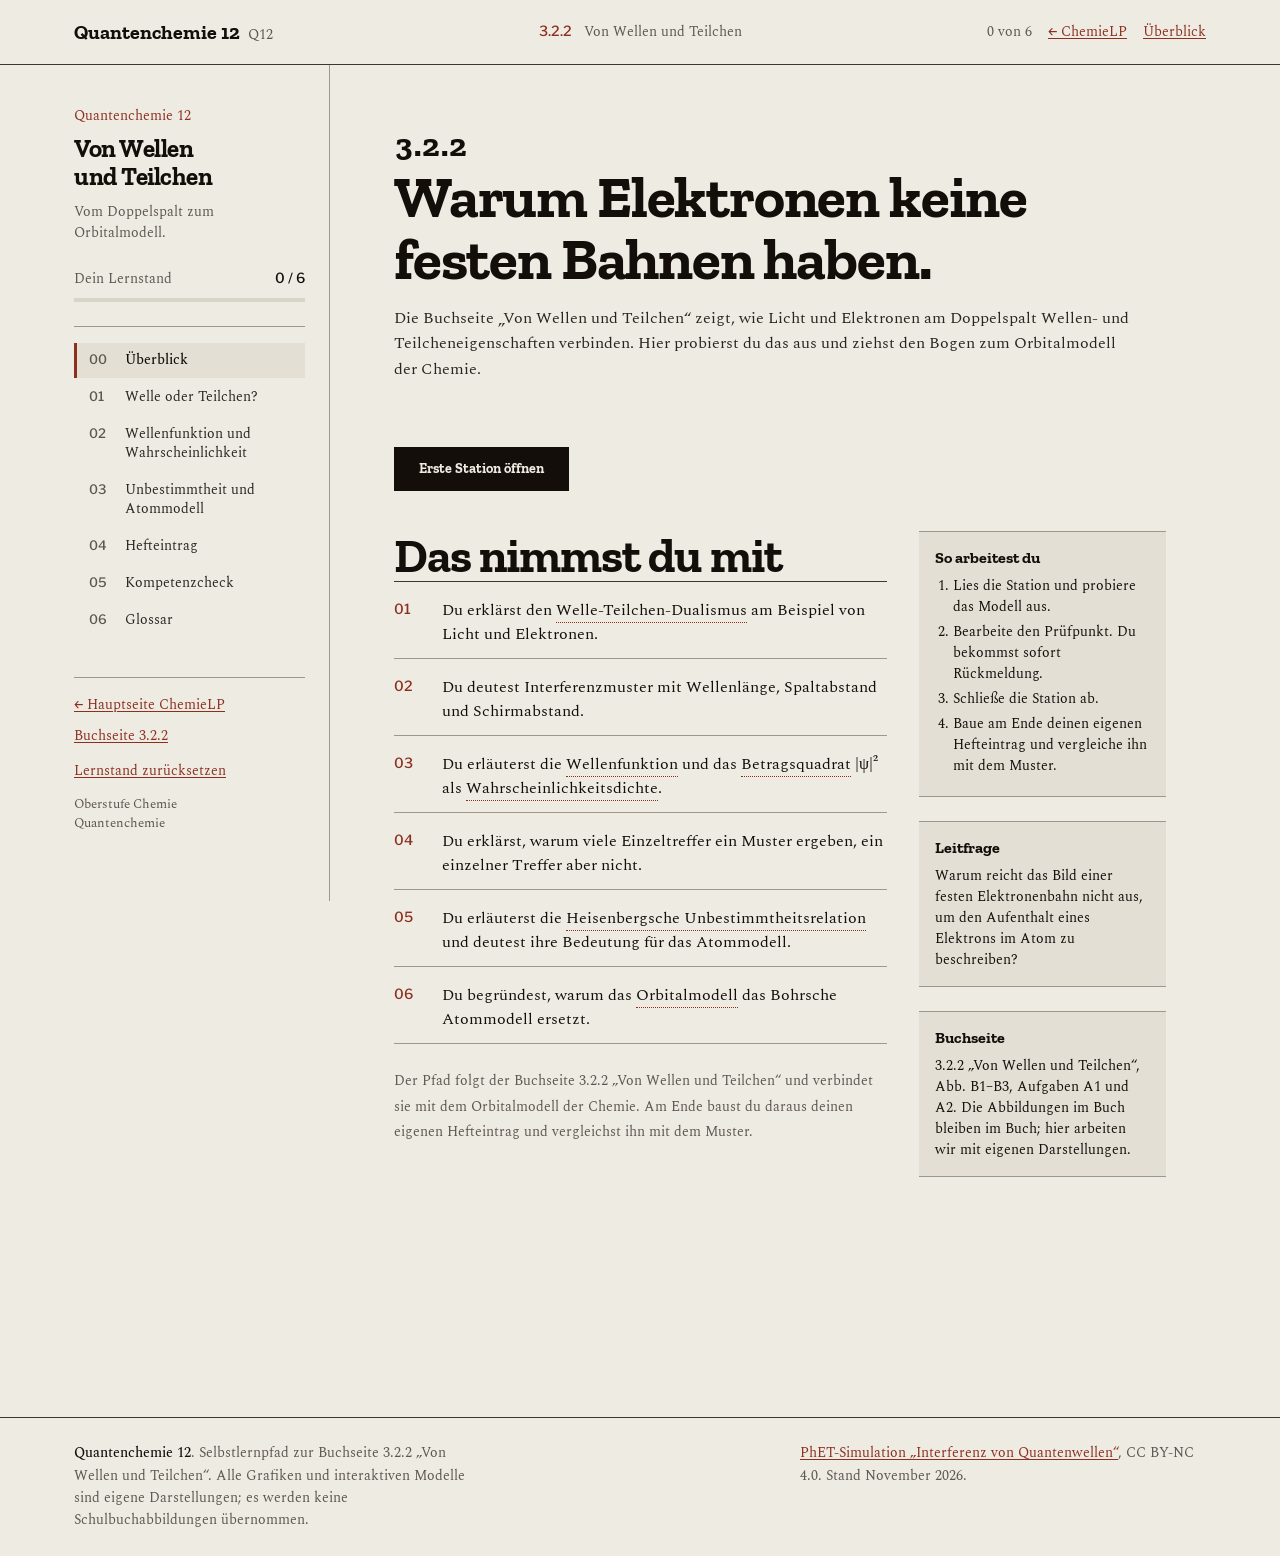
==== commit ea0bbfa5: "Replace complex calculations with conceptual questions in Quantenchemie12" ====
--- a/Quantenchemie12/index.html
+++ b/Quantenchemie12/index.html
@@ -295,7 +295,7 @@
             <li><span class="cnum">02</span><span>Du deutest Interferenzmuster mit Wellenlänge, Spaltabstand und Schirmabstand.</span></li>
             <li><span class="cnum">03</span><span>Du erläuterst die Wellenfunktion und das Betragsquadrat |ψ|² als Wahrscheinlichkeitsdichte.</span></li>
             <li><span class="cnum">04</span><span>Du erklärst, warum viele Einzeltreffer ein Muster ergeben, ein einzelner Treffer aber nicht.</span></li>
-            <li><span class="cnum">05</span><span>Du berechnest mit der Heisenbergschen Unbestimmtheitsrelation und deutest das Ergebnis.</span></li>
+            <li><span class="cnum">05</span><span>Du erläuterst die Heisenbergsche Unbestimmtheitsrelation und deutest ihre Bedeutung für das Atommodell.</span></li>
             <li><span class="cnum">06</span><span>Du begründest, warum das Orbitalmodell das Bohrsche Atommodell ersetzt.</span></li>
           </ol>
           <p><small>Der Pfad folgt der Buchseite 3.2.2 „Von Wellen und Teilchen“ und verbindet sie mit dem Orbitalmodell der Chemie. Am Ende baust du daraus deinen eigenen Hefteintrag und vergleichst ihn mit dem Muster.</small></p>
@@ -399,14 +399,18 @@
               },
               {
                 "id": "q2",
-                "type": "input",
+                "type": "mc",
                 "level": "II",
                 "competency": "K2",
-                "prompt": "Berechne die de-Broglie-Wellenlänge eines Elektrons mit v = 6·10⁵ m/s. Gib das Ergebnis in Nanometern an.",
-                "accept": ["1,21", "1.21", "1,2", "1.2", "1,21 nm", "1.21 nm", "1,2 nm", "1.2 nm"],
-                "model": "1,21 nm",
-                "placeholder": "z. B. 1,21",
-                "explain": "λ = h/(m·v) = 6,626·10⁻³⁴ / (9,109·10⁻³¹ · 6·10⁵) ≈ 1,21·10⁻⁹ m = 1,21 nm."
+                "prompt": "Warum zeigen Elektronen am Doppelspalt ein Interferenzmuster, ein geworfener Fußball im Alltag jedoch nicht?",
+                "options": [
+                  "Wegen der winzigen Masse des Elektrons ist seine de-Broglie-Wellenlänge messbar groß, beim Fußball dagegen unmessbar klein.",
+                  "Weil Elektronen elektrisch geladen sind und ein Fußball elektrisch neutral ist.",
+                  "Weil sich ein Fußball im Alltag zu schnell bewegt, um Welleneigenschaften zu zeigen.",
+                  "Weil Interferenz nur im Vakuum auftritt und nicht an der Luft."
+                ],
+                "correct": 0,
+                "explain": "Nach der de-Broglie-Beziehung λ = h/(m·v) ist die Wellenlänge umgekehrt proportional zur Masse. Wegen der extrem kleinen Masse des Elektrons liegt seine Wellenlänge im Nanometerbereich. Bei der großen Masse des Fußballs ist die Wellenlänge unmessbar winzig."
               }
             ]
           }
@@ -577,7 +581,7 @@
           <figure class="tool" id="tool-unbestimmtheit" data-tool="unbestimmtheit">
             <div class="tool__head">
               <p class="tool__title">Unbestimmtheit und Orbital</p>
-              <p class="tool__hint">Berechne die minimale Impuls- und Geschwindigkeitsunbestimmtheit. Wechsle dann zum Orbital-Schnitt.</p>
+              <p class="tool__hint">Erkunde den Zusammenhang von Orts- und Impulsunschärfe mit dem Schieberegler. Wechsle dann zum Orbital-Schnitt.</p>
             </div>
             <div class="tool-tabs" role="group" aria-label="Ansicht wählen">
               <button type="button" data-tab="rechner" aria-pressed="true">Unbestimmtheits-Rechner</button>
@@ -592,15 +596,6 @@
             <p class="tool-status" data-tool-status aria-live="polite"></p>
             <figcaption class="tool__caption">Eigenes Modell. Der Orbital-Schnitt ist eine schematische Darstellung von |ψ|², keine maßstabsgetreue Lösung der Schrödinger-Gleichung.</figcaption>
           </figure>
-          <div class="task">
-            <p class="task__label">Denk- und Rechenauftrag</p>
-            <p>Ein Elektron wird auf einen Bereich von Δx = 100 pm eingegrenzt.</p>
-            <ol>
-              <li>Berechne mit Δp ≥ h/(4πΔx) die minimale Impulsunbestimmtheit.</li>
-              <li>Berechne daraus Δv = Δp/m<sub>e</sub>. Vergleiche mit der Geschwindigkeit eines Elektrons im Atom (ca. 10⁶ m/s).</li>
-              <li>Wiederhole die Rechnung für Δx = 1 fm (Atomkern). Erkläre, warum ein Elektron nicht dauerhaft im Kern gebunden sein kann.</li>
-            </ol>
-          </div>
           <section class="checkpoint" aria-labelledby="unbestimmtheit-check">
             <h3 id="unbestimmtheit-check">Prüfpunkt</h3>
             <div class="quiz" data-quiz="unbestimmtheit"><noscript><p class="tool__fallback">Die Prüfpunkt-Aufgaben brauchen JavaScript.</p></noscript></div>
@@ -625,14 +620,18 @@
               },
               {
                 "id": "q2",
-                "type": "input",
+                "type": "mc",
                 "level": "III",
                 "competency": "K6",
-                "prompt": "Ein Elektron ist auf Δx = 100 pm lokalisiert. Wie groß ist mindestens seine Geschwindigkeitsunbestimmtheit? (mₑ = 9,11·10⁻³¹ kg)",
-                "accept": ["5,8e5", "5.8e5", "5,8*10^5", "5.8*10^5", "580000", "5,79e5", "5.79e5", "5,8·10^5", "5,8·10⁵"],
-                "model": "5,8·10⁵ m/s",
-                "placeholder": "z. B. 5,8e5",
-                "explain": "Δp ≥ h/(4πΔx) = 6,626·10⁻³⁴ / (4π · 1,0·10⁻¹⁰) ≈ 5,27·10⁻²⁵ kg·m/s. Δv = Δp/mₑ ≈ 5,8·10⁵ m/s."
+                "prompt": "Welche Konsequenz hat die Heisenbergsche Unbestimmtheitsrelation für das Bohrsche Atommodell mit festen Kreisbahnen?",
+                "options": [
+                  "Feste Kreisbahnen sind unmöglich, da Ort und Impuls des Elektrons nicht gleichzeitig exakt festgelegt sein können.",
+                  "Das Bohrsche Modell wird exakt bestätigt, da der Bahnradius der Unbestimmtheit entspricht.",
+                  "Elektronen müssen wegen der Unbestimmtheit sofort in den Atomkern stürzen.",
+                  "Die Unbestimmtheitsrelation gilt nur für freie Elektronen, nicht für Elektronen im Atom."
+                ],
+                "correct": 0,
+                "explain": "Eine feste Kreisbahn verlangt einen zu jedem Zeitpunkt genau bekannten Ort und Impuls. Die Unbestimmtheitsrelation Δx · Δp ≥ h/(4π) schließt das aus. Daher beschreibt das Orbitalmodell Aufenthaltswahrscheinlichkeiten statt fester Bahnen."
               }
             ]
           }
@@ -1084,14 +1083,18 @@
           },
           {
             "id": "c5",
-            "type": "input",
+            "type": "mc",
             "level": "III",
             "competency": "K5",
-            "prompt": "Berechne die minimale Impulsunbestimmtheit für Δx = 1,0·10⁻¹⁰ m. Gib in kg·m/s an.",
-            "accept": ["5,3e-25", "5.3e-25", "5,27e-25", "5.27e-25", "5,3*10^-25", "5.3*10^-25", "5,3·10^-25"],
-            "model": "5,3·10⁻²⁵ kg·m/s",
-            "placeholder": "z. B. 5,3e-25",
-            "explain": "Δp ≥ h/(4πΔx) = 6,626·10⁻³⁴ / (4π · 1,0·10⁻¹⁰) ≈ 5,3·10⁻²⁵ kg·m/s."
+            "prompt": "Was geschieht nach der Heisenbergschen Unbestimmtheitsrelation (Δx · Δp ≥ h/(4π)), wenn der Aufenthaltsort eines Elektrons räumlich immer enger eingegrenzt wird (kleineres Δx)?",
+            "options": [
+              "Die minimale Impuls- und Geschwindigkeitsunbestimmtheit (Δp, Δv) wird zwangsläufig immer größer.",
+              "Die Impulsunbestimmtheit (Δp) nimmt ebenfalls ab und nähert sich null.",
+              "Die Masse des Elektrons nimmt kontinuierlich ab.",
+              "Das Produkt aus Δx und Δp sinkt unter den Wert von h/(4π)."
+            ],
+            "correct": 0,
+            "explain": "Da das Produkt aus Orts- und Impulsunschärfe einen Mindestwert (h/4π) nicht unterschreiten darf, führt eine genauere Ortsfestlegung (kleineres Δx) zwingend zu einer größeren Impuls- und Geschwindigkeitsunschärfe."
           },
           {
             "id": "c6",
